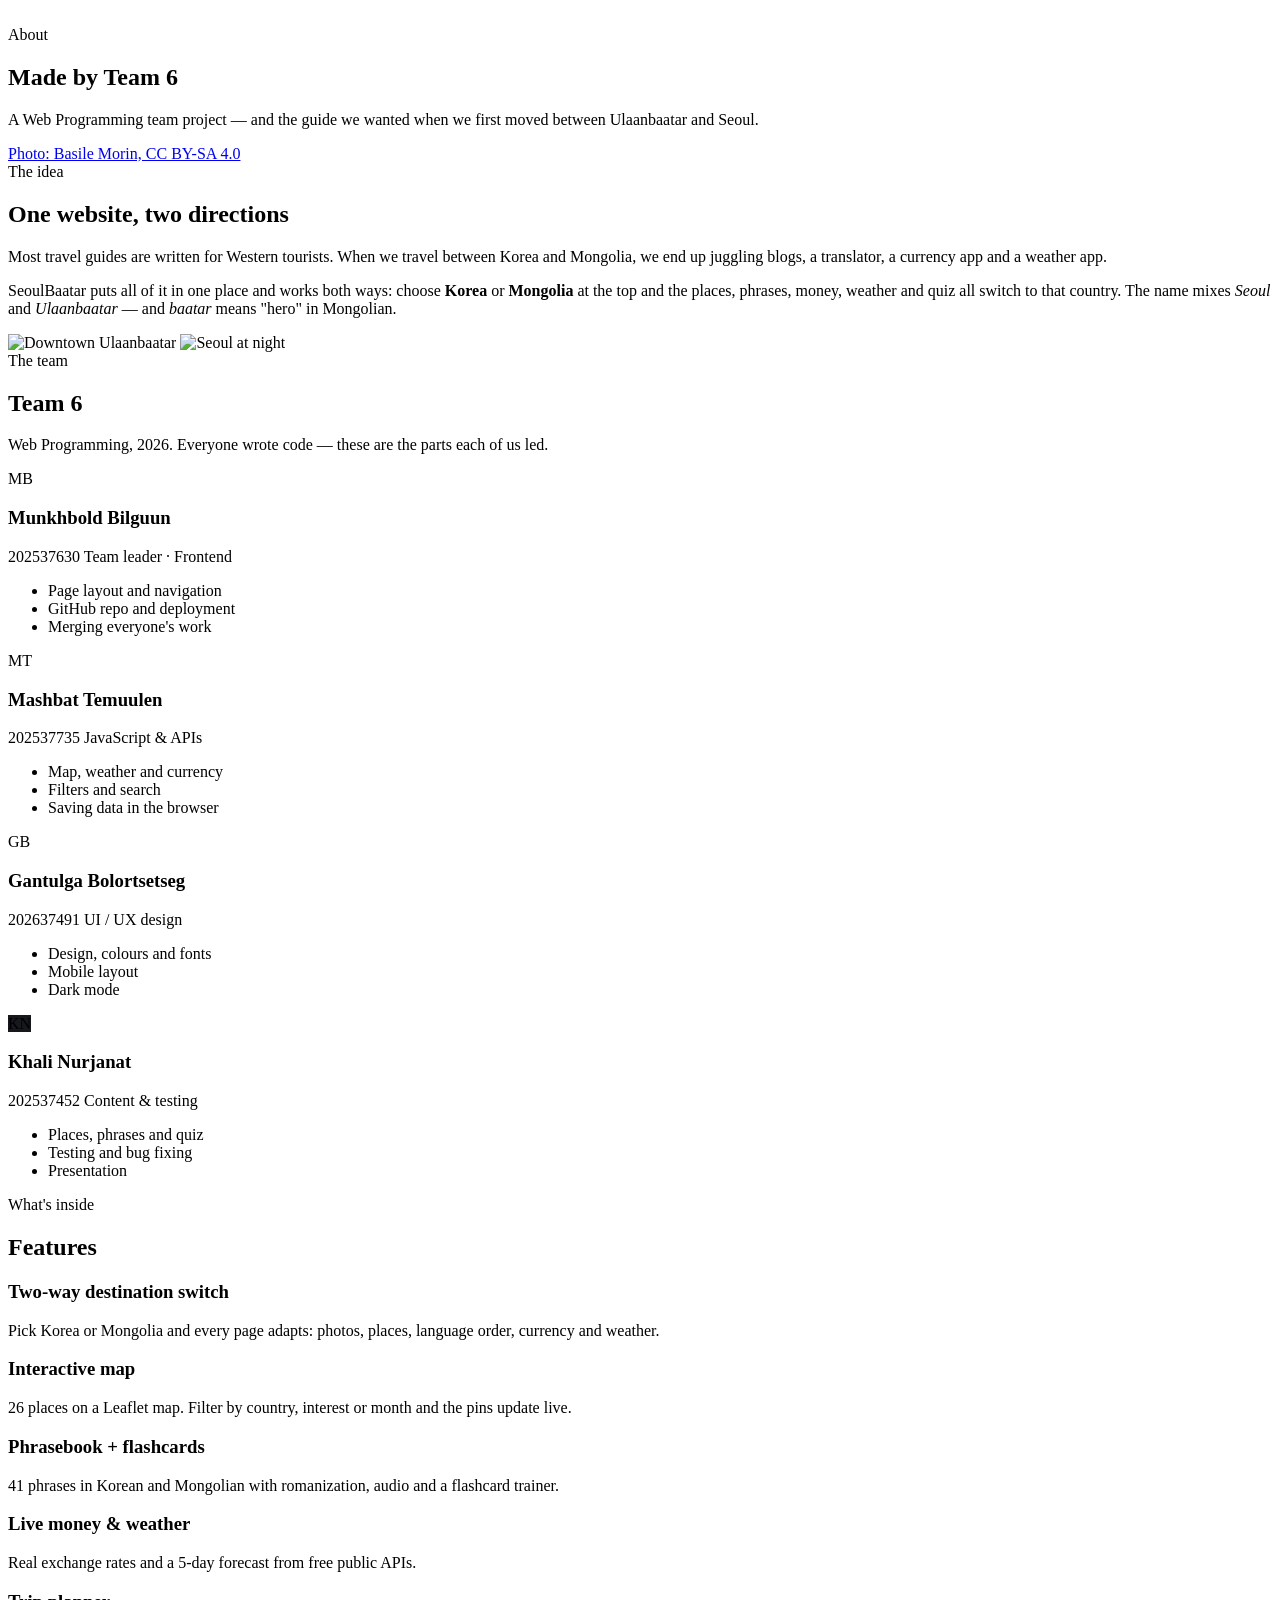
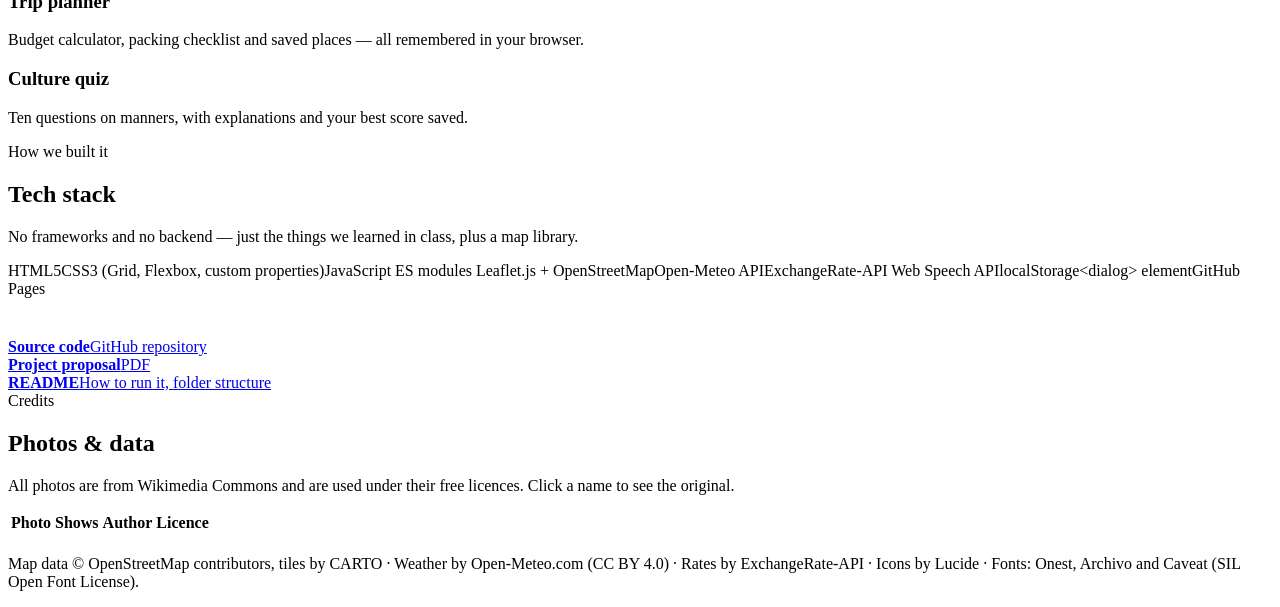
==== about.html @ 41d85030 "Phrasebook, planner, quiz and about pages" ====
<!DOCTYPE html>
<html lang="en">
<head>
  <meta charset="utf-8">
  <meta name="viewport" content="width=device-width, initial-scale=1">
  <title>About the project — SeoulBaatar</title>
  <meta name="description" content="SeoulBaatar is a Web Programming team project by Team 6. Meet the team, see how it was built and find the photo credits.">
  <meta name="theme-color" content="#16181d">
  <link rel="icon" href="assets/img/favicon.svg" type="image/svg+xml">
  <link rel="preload" href="assets/fonts/onest-latin-wght-normal.woff2" as="font" type="font/woff2" crossorigin>
  <link rel="stylesheet" href="css/fonts.css">
  <link rel="stylesheet" href="css/main.css">
  <script src="js/theme-init.js"></script>
  <script type="module" src="js/pages/about.js"></script>
</head>
<body class="has-hero">
  <header class="site-header" id="site-header"></header>

  <main id="main">
    <section class="page-hero">
      <img src="https://thumb.wikimedia.org/wikipedia/commons/thumb/4/4a/Cheonggyecheon_stream_at_sunrise_with_trees_in_Seoul.jpg/1920px-Cheonggyecheon_stream_at_sunrise_with_trees_in_Seoul.jpg" alt="">
      <div class="container">
        <span class="kicker">About</span>
        <h1>Made by Team 6</h1>
        <p>A Web Programming team project — and the guide we wanted when we first moved between Ulaanbaatar and Seoul.</p>
      </div>
      <a class="photo-credit" href="https://commons.wikimedia.org/wiki/File:Cheonggyecheon_stream_at_sunrise_with_trees_in_Seoul.jpg" target="_blank" rel="noopener">Photo: Basile Morin, CC BY-SA 4.0</a>
    </section>

    <section class="section">
      <div class="container about-intro">
        <div class="reveal">
          <span class="kicker">The idea</span>
          <h2>One website, two directions</h2>
          <p class="lead">Most travel guides are written for Western tourists. When we travel between Korea and Mongolia, we end up juggling blogs, a translator, a currency app and a weather app.</p>
          <p>SeoulBaatar puts all of it in one place and works both ways: choose <strong>Korea</strong> or <strong>Mongolia</strong> at the top and the places, phrases, money, weather and quiz all switch to that country. The name mixes <em>Seoul</em> and <em>Ulaanbaatar</em> — and <em>baatar</em> means "hero" in Mongolian.</p>
        </div>
        <div class="about-photo reveal">
          <img src="https://thumb.wikimedia.org/wikipedia/commons/thumb/c/c2/UB_downtown.jpg/960px-UB_downtown.jpg" alt="Downtown Ulaanbaatar" loading="lazy">
          <img src="https://thumb.wikimedia.org/wikipedia/commons/thumb/8/81/Seoul_%28175734251%29.jpeg/960px-Seoul_%28175734251%29.jpeg" alt="Seoul at night" loading="lazy">
        </div>
      </div>
    </section>

    <section class="section alt" id="team">
      <div class="container">
        <div class="section-head reveal">
          <div>
            <span class="kicker">The team</span>
            <h2>Team 6</h2>
            <p>Web Programming, 2026. Everyone wrote code — these are the parts each of us led.</p>
          </div>
        </div>
        <div class="team-grid">
          <article class="member reveal">
            <span class="avatar" style="background: var(--red)">MB</span>
            <h3>Munkhbold Bilguun</h3>
            <span class="id">202537630</span>
            <span class="role">Team leader · Frontend</span>
            <ul>
              <li>Page layout and navigation</li>
              <li>GitHub repo and deployment</li>
              <li>Merging everyone's work</li>
            </ul>
          </article>
          <article class="member reveal">
            <span class="avatar" style="background: var(--blue)">MT</span>
            <h3>Mashbat Temuulen</h3>
            <span class="id">202537735</span>
            <span class="role">JavaScript &amp; APIs</span>
            <ul>
              <li>Map, weather and currency</li>
              <li>Filters and search</li>
              <li>Saving data in the browser</li>
            </ul>
          </article>
          <article class="member reveal">
            <span class="avatar" style="background: var(--gold)">GB</span>
            <h3>Gantulga Bolortsetseg</h3>
            <span class="id">202637491</span>
            <span class="role">UI / UX design</span>
            <ul>
              <li>Design, colours and fonts</li>
              <li>Mobile layout</li>
              <li>Dark mode</li>
            </ul>
          </article>
          <article class="member reveal">
            <span class="avatar" style="background: #16181d">KN</span>
            <h3>Khali Nurjanat</h3>
            <span class="id">202537452</span>
            <span class="role">Content &amp; testing</span>
            <ul>
              <li>Places, phrases and quiz</li>
              <li>Testing and bug fixing</li>
              <li>Presentation</li>
            </ul>
          </article>
        </div>
      </div>
    </section>

    <section class="section">
      <div class="container">
        <div class="section-head reveal">
          <div>
            <span class="kicker">What's inside</span>
            <h2>Features</h2>
          </div>
        </div>
        <div class="feature-grid">
          <div class="feature reveal"><span data-icon="arrow-left-right"></span><h3>Two-way destination switch</h3><p>Pick Korea or Mongolia and every page adapts: photos, places, language order, currency and weather.</p></div>
          <div class="feature reveal"><span data-icon="map"></span><h3>Interactive map</h3><p>26 places on a Leaflet map. Filter by country, interest or month and the pins update live.</p></div>
          <div class="feature reveal"><span data-icon="languages"></span><h3>Phrasebook + flashcards</h3><p>41 phrases in Korean and Mongolian with romanization, audio and a flashcard trainer.</p></div>
          <div class="feature reveal"><span data-icon="banknote"></span><h3>Live money &amp; weather</h3><p>Real exchange rates and a 5-day forecast from free public APIs.</p></div>
          <div class="feature reveal"><span data-icon="list-checks"></span><h3>Trip planner</h3><p>Budget calculator, packing checklist and saved places — all remembered in your browser.</p></div>
          <div class="feature reveal"><span data-icon="trophy"></span><h3>Culture quiz</h3><p>Ten questions on manners, with explanations and your best score saved.</p></div>
        </div>
      </div>
    </section>

    <section class="section alt">
      <div class="container">
        <div class="section-head reveal">
          <div>
            <span class="kicker">How we built it</span>
            <h2>Tech stack</h2>
            <p>No frameworks and no backend — just the things we learned in class, plus a map library.</p>
          </div>
        </div>
        <div class="stack-list reveal">
          <span>HTML5</span><span>CSS3 (Grid, Flexbox, custom properties)</span><span>JavaScript ES modules</span>
          <span>Leaflet.js + OpenStreetMap</span><span>Open-Meteo API</span><span>ExchangeRate-API</span>
          <span>Web Speech API</span><span>localStorage</span><span>&lt;dialog&gt; element</span><span>GitHub Pages</span>
        </div>
        <div class="files-grid" style="margin-top: 40px">
          <a class="file-link" id="repo-link" href="#" target="_blank" rel="noopener"><span data-icon="code"></span><div><strong>Source code</strong><span>GitHub repository</span></div></a>
          <a class="file-link" href="docs/proposal.pdf" target="_blank" rel="noopener"><span data-icon="book-open"></span><div><strong>Project proposal</strong><span>PDF</span></div></a>
          <a class="file-link" id="readme-link" href="#" target="_blank" rel="noopener"><span data-icon="info"></span><div><strong>README</strong><span>How to run it, folder structure</span></div></a>
        </div>
      </div>
    </section>

    <section class="section" id="credits">
      <div class="container">
        <div class="section-head">
          <div>
            <span class="kicker">Credits</span>
            <h2>Photos &amp; data</h2>
            <p>All photos are from Wikimedia Commons and are used under their free licences. Click a name to see the original.</p>
          </div>
        </div>
        <div class="table-scroll">
          <table class="credits-table">
            <thead><tr><th>Photo</th><th>Shows</th><th>Author</th><th>Licence</th></tr></thead>
            <tbody id="credits-body"></tbody>
          </table>
        </div>
        <p class="status-line" style="margin-top: 20px">
          Map data © OpenStreetMap contributors, tiles by CARTO · Weather by Open-Meteo.com (CC BY 4.0) · Rates by ExchangeRate-API · Icons by Lucide · Fonts: Onest, Archivo and Caveat (SIL Open Font License).
        </p>
      </div>
    </section>
  </main>

  <footer class="site-footer" id="site-footer"></footer>
</body>
</html>
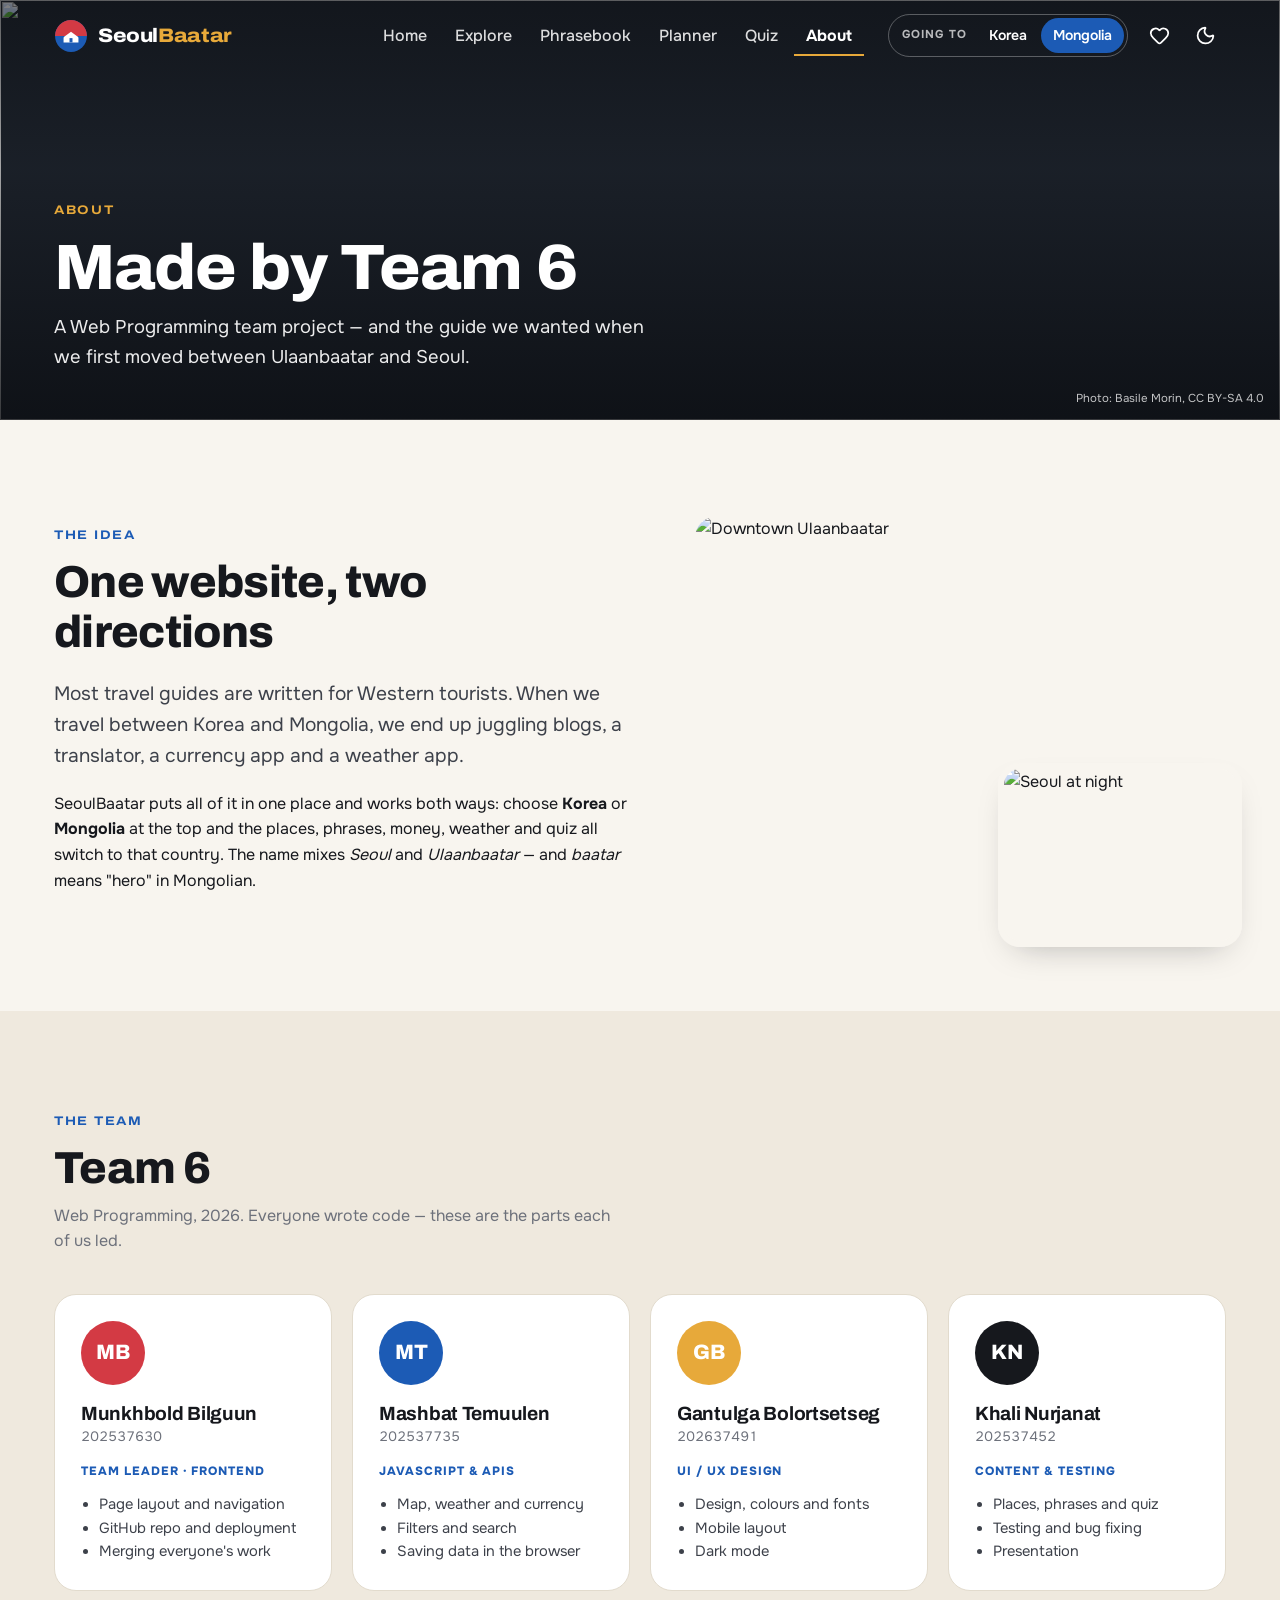
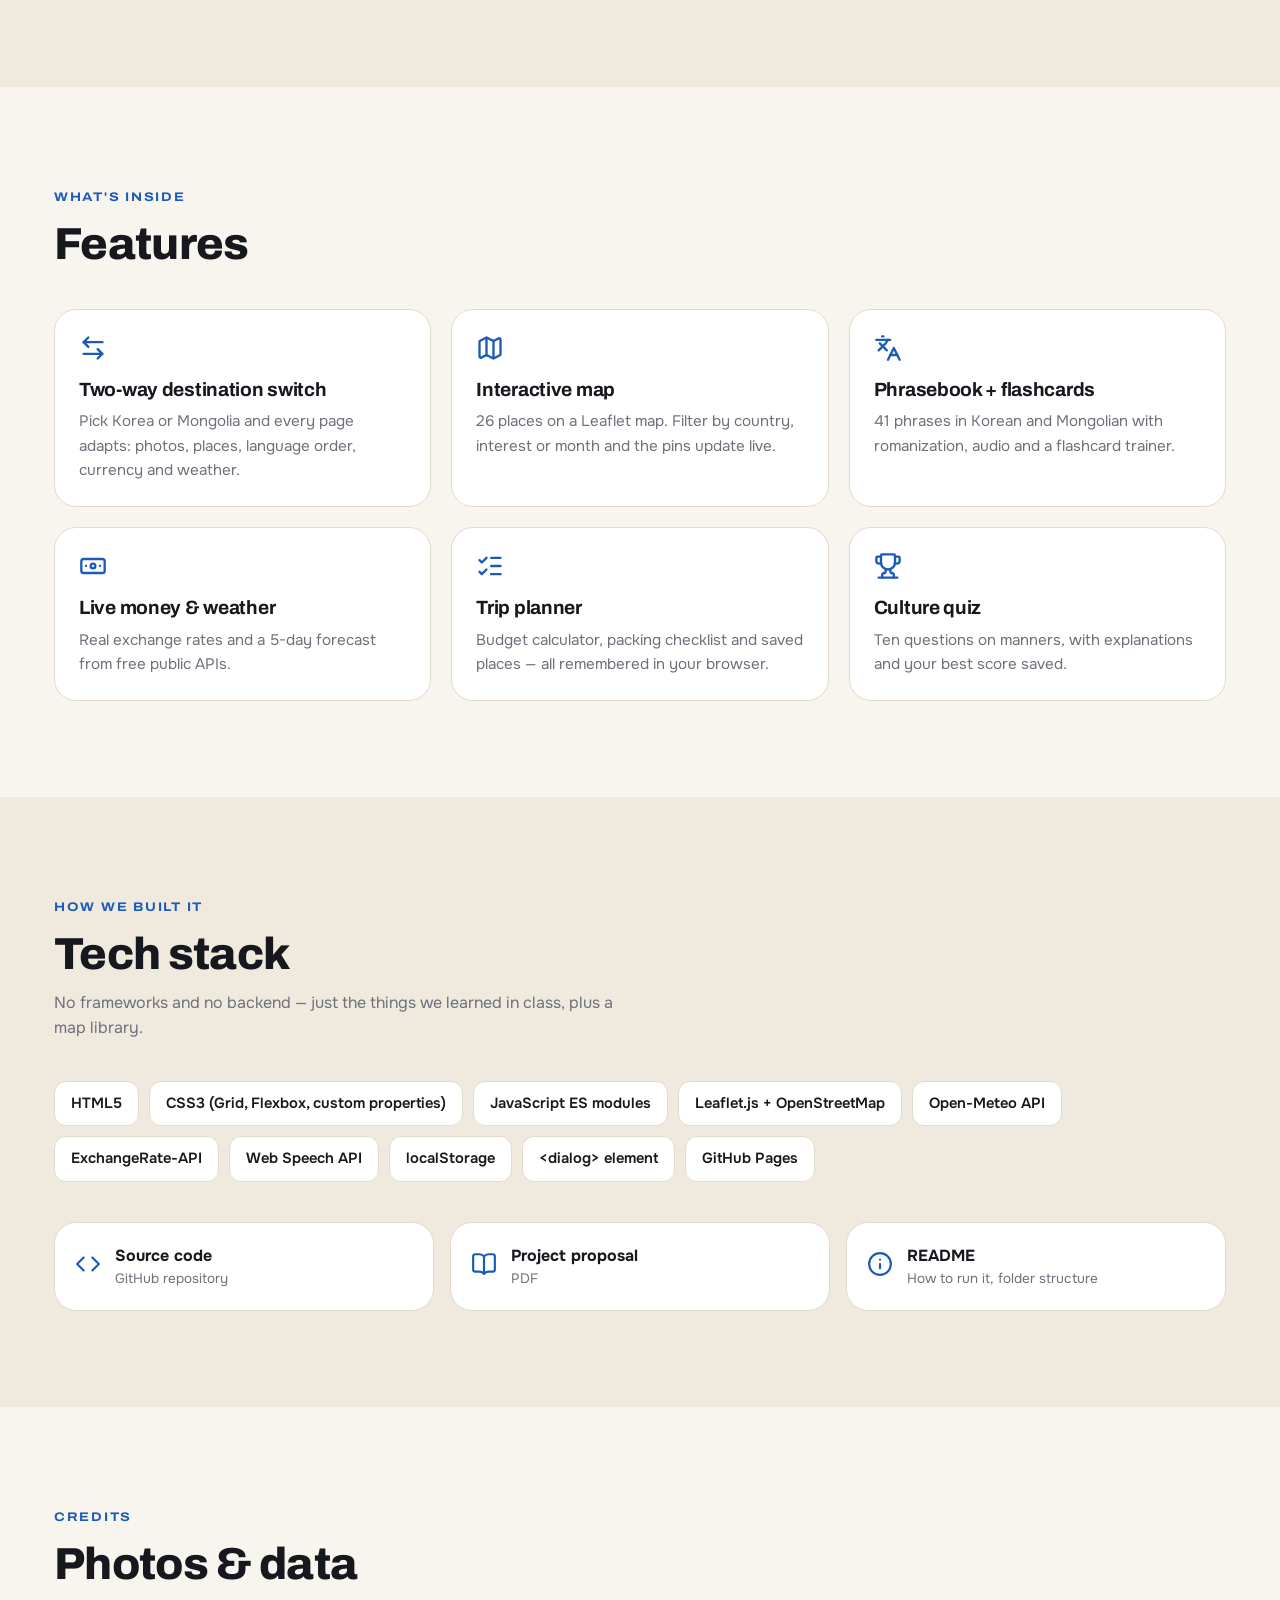
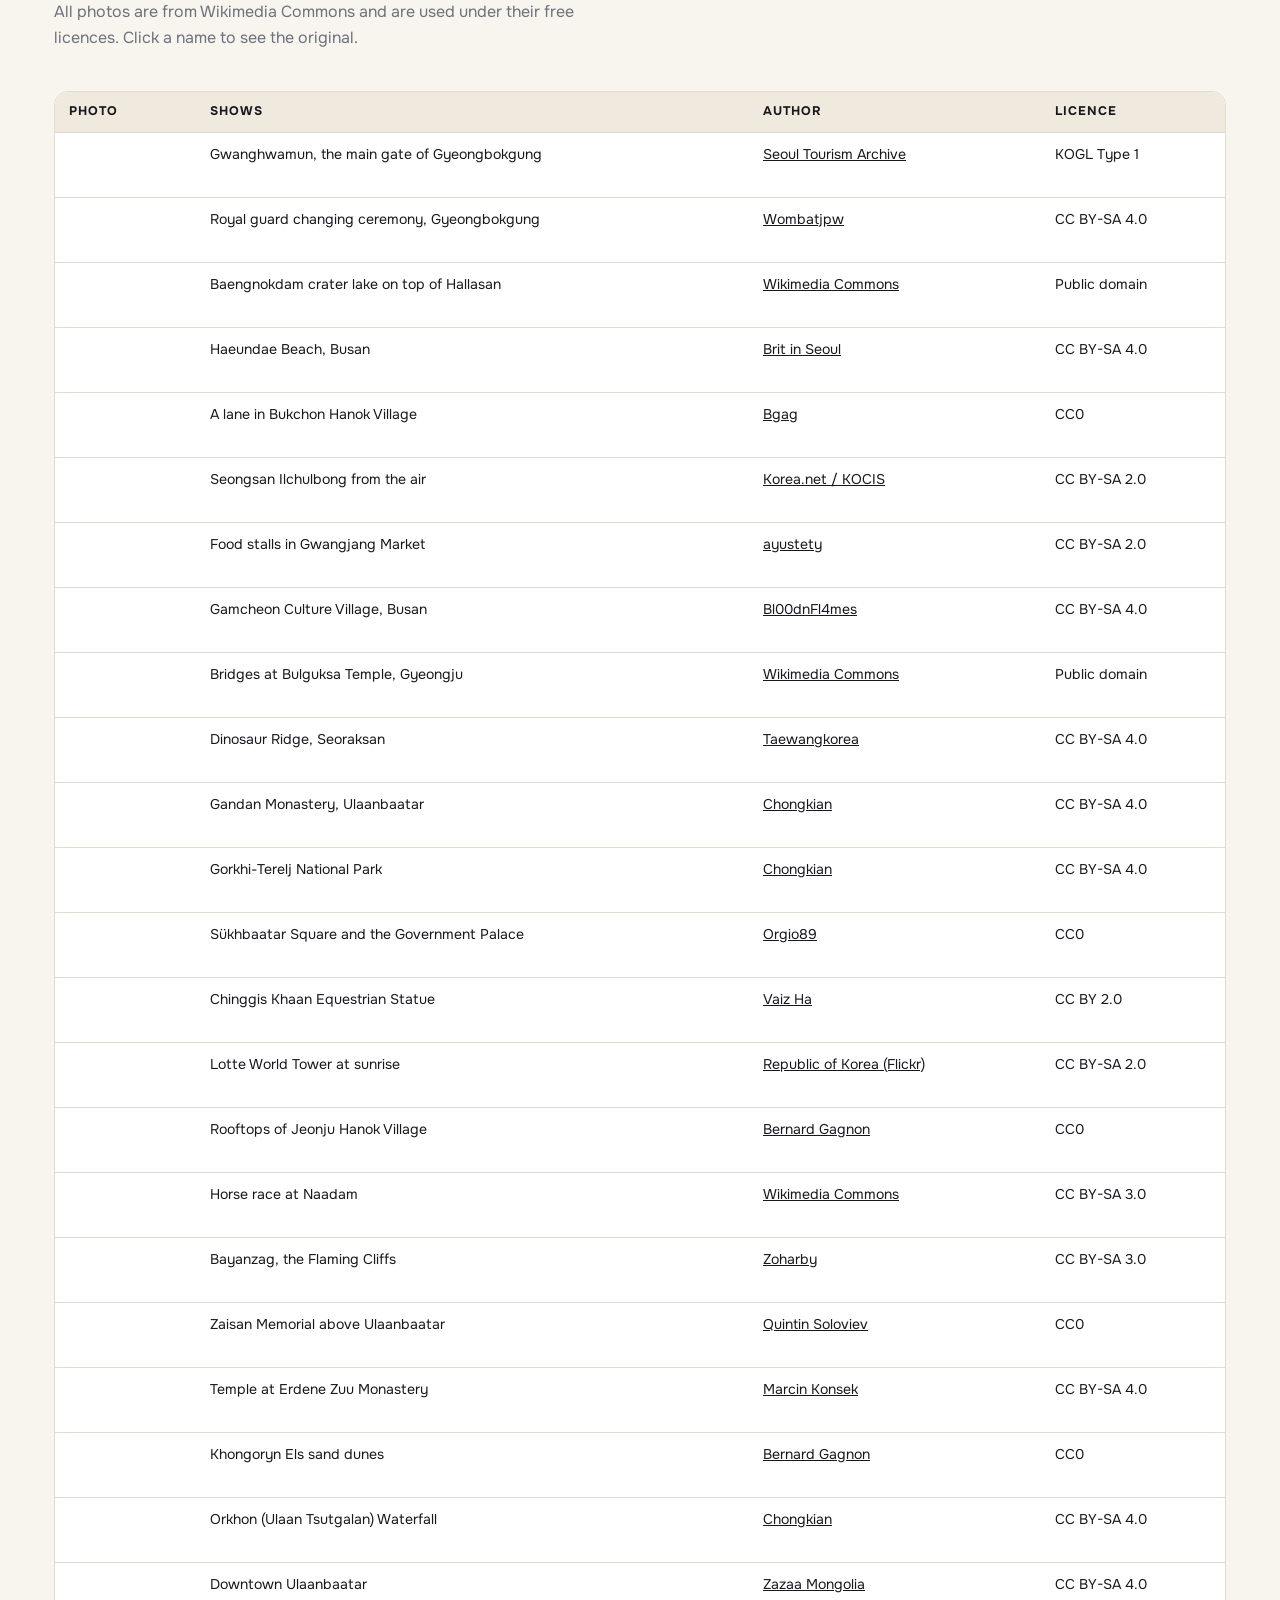
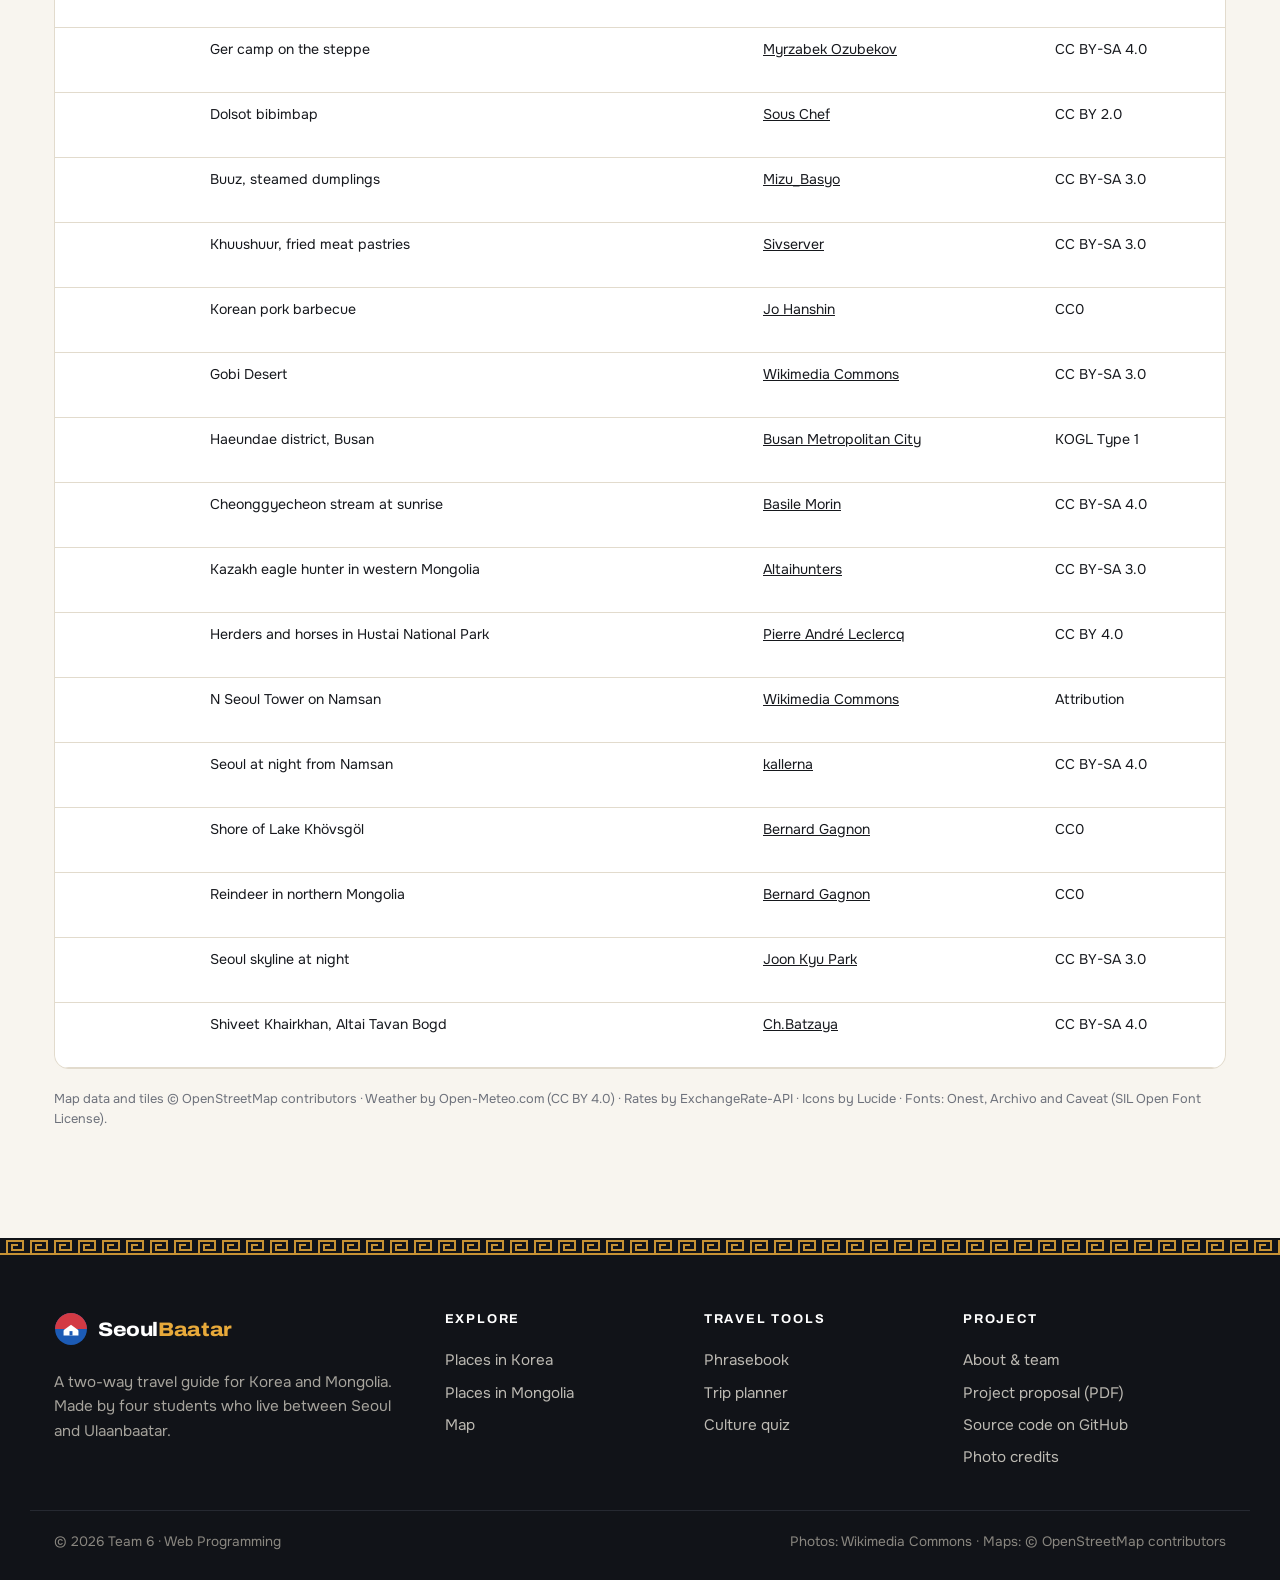
==== commit 3bded538: "Use OpenStreetMap tiles for the map" ====
--- a/about.html
+++ b/about.html
@@ -157,7 +157,7 @@
           </table>
         </div>
         <p class="status-line" style="margin-top: 20px">
-          Map data © OpenStreetMap contributors, tiles by CARTO · Weather by Open-Meteo.com (CC BY 4.0) · Rates by ExchangeRate-API · Icons by Lucide · Fonts: Onest, Archivo and Caveat (SIL Open Font License).
+          Map data and tiles © OpenStreetMap contributors · Weather by Open-Meteo.com (CC BY 4.0) · Rates by ExchangeRate-API · Icons by Lucide · Fonts: Onest, Archivo and Caveat (SIL Open Font License).
         </p>
       </div>
     </section>
--- a/css/fonts.css
+++ b/css/fonts.css
@@ -0,0 +1,121 @@
+/* Self-hosted fonts (SIL Open Font License), so the site doesn't depend on Google Fonts. */
+
+/* Onest — body text, supports Cyrillic for Mongolian */
+@font-face {
+  font-family: "Onest";
+  font-style: normal;
+  font-display: swap;
+  font-weight: 100 900;
+  src: url("../assets/fonts/onest-cyrillic-ext-wght-normal.woff2") format("woff2-variations");
+  unicode-range: U+0460-052F, U+1C80-1C8A, U+20B4, U+2DE0-2DFF, U+A640-A69F, U+FE2E-FE2F;
+}
+@font-face {
+  font-family: "Onest";
+  font-style: normal;
+  font-display: swap;
+  font-weight: 100 900;
+  src: url("../assets/fonts/onest-cyrillic-wght-normal.woff2") format("woff2-variations");
+  unicode-range: U+0301, U+0400-045F, U+0490-0491, U+04B0-04B1, U+2116;
+}
+@font-face {
+  font-family: "Onest";
+  font-style: normal;
+  font-display: swap;
+  font-weight: 100 900;
+  src: url("../assets/fonts/onest-latin-ext-wght-normal.woff2") format("woff2-variations");
+  unicode-range: U+0100-02BA, U+02BD-02C5, U+02C7-02CC, U+02CE-02D7, U+02DD-02FF, U+0304, U+0308, U+0329, U+1D00-1DBF, U+1E00-1E9F, U+1EF2-1EFF, U+2020, U+20A0-20AB, U+20AD-20C0, U+2113, U+2C60-2C7F, U+A720-A7FF;
+}
+@font-face {
+  font-family: "Onest";
+  font-style: normal;
+  font-display: swap;
+  font-weight: 100 900;
+  src: url("../assets/fonts/onest-latin-wght-normal.woff2") format("woff2-variations");
+  unicode-range: U+0000-00FF, U+0131, U+0152-0153, U+02BB-02BC, U+02C6, U+02DA, U+02DC, U+0304, U+0308, U+0329, U+2000-206F, U+20AC, U+2122, U+2191, U+2193, U+2212, U+2215, U+FEFF, U+FFFD;
+}
+
+/* Archivo — headings (variable width + weight) */
+@font-face {
+  font-family: "Archivo";
+  font-style: normal;
+  font-display: swap;
+  font-weight: 100 900;
+  font-stretch: 62% 125%;
+  src: url("../assets/fonts/archivo-latin-ext-wdth-normal.woff2") format("woff2-variations");
+  unicode-range: U+0100-02BA, U+02BD-02C5, U+02C7-02CC, U+02CE-02D7, U+02DD-02FF, U+0304, U+0308, U+0329, U+1D00-1DBF, U+1E00-1E9F, U+1EF2-1EFF, U+2020, U+20A0-20AB, U+20AD-20C0, U+2113, U+2C60-2C7F, U+A720-A7FF;
+}
+@font-face {
+  font-family: "Archivo";
+  font-style: normal;
+  font-display: swap;
+  font-weight: 100 900;
+  font-stretch: 62% 125%;
+  src: url("../assets/fonts/archivo-latin-wdth-normal.woff2") format("woff2-variations");
+  unicode-range: U+0000-00FF, U+0131, U+0152-0153, U+02BB-02BC, U+02C6, U+02DA, U+02DC, U+0304, U+0308, U+0329, U+2000-206F, U+20AC, U+2122, U+2191, U+2193, U+2212, U+2215, U+FEFF, U+FFFD;
+}
+
+/* Caveat — handwritten "local tip" notes */
+@font-face {
+  font-family: "Caveat";
+  font-style: normal;
+  font-display: swap;
+  font-weight: 400;
+  src: url("../assets/fonts/caveat-cyrillic-ext-400-normal.woff2") format("woff2");
+  unicode-range: U+0460-052F, U+1C80-1C8A, U+20B4, U+2DE0-2DFF, U+A640-A69F, U+FE2E-FE2F;
+}
+@font-face {
+  font-family: "Caveat";
+  font-style: normal;
+  font-display: swap;
+  font-weight: 400;
+  src: url("../assets/fonts/caveat-cyrillic-400-normal.woff2") format("woff2");
+  unicode-range: U+0301, U+0400-045F, U+0490-0491, U+04B0-04B1, U+2116;
+}
+@font-face {
+  font-family: "Caveat";
+  font-style: normal;
+  font-display: swap;
+  font-weight: 400;
+  src: url("../assets/fonts/caveat-latin-ext-400-normal.woff2") format("woff2");
+  unicode-range: U+0100-02BA, U+02BD-02C5, U+02C7-02CC, U+02CE-02D7, U+02DD-02FF, U+0304, U+0308, U+0329, U+1D00-1DBF, U+1E00-1E9F, U+1EF2-1EFF, U+2020, U+20A0-20AB, U+20AD-20C0, U+2113, U+2C60-2C7F, U+A720-A7FF;
+}
+@font-face {
+  font-family: "Caveat";
+  font-style: normal;
+  font-display: swap;
+  font-weight: 400;
+  src: url("../assets/fonts/caveat-latin-400-normal.woff2") format("woff2");
+  unicode-range: U+0000-00FF, U+0131, U+0152-0153, U+02BB-02BC, U+02C6, U+02DA, U+02DC, U+0304, U+0308, U+0329, U+2000-206F, U+20AC, U+2122, U+2191, U+2193, U+2212, U+2215, U+FEFF, U+FFFD;
+}
+@font-face {
+  font-family: "Caveat";
+  font-style: normal;
+  font-display: swap;
+  font-weight: 700;
+  src: url("../assets/fonts/caveat-cyrillic-ext-700-normal.woff2") format("woff2");
+  unicode-range: U+0460-052F, U+1C80-1C8A, U+20B4, U+2DE0-2DFF, U+A640-A69F, U+FE2E-FE2F;
+}
+@font-face {
+  font-family: "Caveat";
+  font-style: normal;
+  font-display: swap;
+  font-weight: 700;
+  src: url("../assets/fonts/caveat-cyrillic-700-normal.woff2") format("woff2");
+  unicode-range: U+0301, U+0400-045F, U+0490-0491, U+04B0-04B1, U+2116;
+}
+@font-face {
+  font-family: "Caveat";
+  font-style: normal;
+  font-display: swap;
+  font-weight: 700;
+  src: url("../assets/fonts/caveat-latin-ext-700-normal.woff2") format("woff2");
+  unicode-range: U+0100-02BA, U+02BD-02C5, U+02C7-02CC, U+02CE-02D7, U+02DD-02FF, U+0304, U+0308, U+0329, U+1D00-1DBF, U+1E00-1E9F, U+1EF2-1EFF, U+2020, U+20A0-20AB, U+20AD-20C0, U+2113, U+2C60-2C7F, U+A720-A7FF;
+}
+@font-face {
+  font-family: "Caveat";
+  font-style: normal;
+  font-display: swap;
+  font-weight: 700;
+  src: url("../assets/fonts/caveat-latin-700-normal.woff2") format("woff2");
+  unicode-range: U+0000-00FF, U+0131, U+0152-0153, U+02BB-02BC, U+02C6, U+02DA, U+02DC, U+0304, U+0308, U+0329, U+2000-206F, U+20AC, U+2122, U+2191, U+2193, U+2212, U+2215, U+FEFF, U+FFFD;
+}
--- a/css/main.css
+++ b/css/main.css
@@ -0,0 +1,2641 @@
+/* =========================================================
+   SeoulBaatar — main stylesheet
+   1. Variables & themes      6. Home page
+   2. Base                    7. Explore + map + dialog
+   3. Layout helpers          8. Phrasebook
+   4. Components              9. Planner
+   5. Header / hero / footer 10. Quiz & About
+   ========================================================= */
+
+/* ---------- 1. Variables & themes ---------- */
+:root {
+  --red: #d33a44;
+  --red-deep: #a92531;
+  --blue: #1c5bb5;
+  --blue-deep: #123f82;
+  --gold: #e7a93a;
+  --green: #2f8a5b;
+
+  --paper: #f8f5ef;
+  --paper-2: #efe9de;
+  --card: #ffffff;
+  --ink: #16181d;
+  --ink-2: #3d414a;
+  --muted: #6d717b;
+  --line: #e2dbcd;
+  --overlay: rgba(12, 14, 18, 0.55);
+
+  --accent: var(--blue);
+  --accent-deep: var(--blue-deep);
+  --accent-soft: #e3ecf9;
+
+  --font-body: "Onest", system-ui, -apple-system, "Segoe UI", "Apple SD Gothic Neo", "Malgun Gothic", "Noto Sans KR", sans-serif;
+  --font-head: "Archivo", var(--font-body);
+  --font-hand: "Caveat", "Comic Sans MS", cursive;
+
+  --radius: 14px;
+  --radius-lg: 22px;
+  --shadow: 0 14px 34px -18px rgba(22, 24, 29, 0.35);
+  --shadow-lg: 0 30px 60px -24px rgba(22, 24, 29, 0.45);
+  --header-h: 72px;
+  --ease: cubic-bezier(0.2, 0.7, 0.2, 1);
+}
+
+[data-dest="korea"] {
+  --accent: var(--red);
+  --accent-deep: var(--red-deep);
+  --accent-soft: #fbe5e6;
+}
+
+[data-theme="dark"] {
+  --paper: #0f1115;
+  --paper-2: #171a21;
+  --card: #1b1e25;
+  --ink: #eeebe5;
+  --ink-2: #cbc8c1;
+  --muted: #9b9ea7;
+  --line: #2b2f39;
+  --shadow: 0 14px 34px -18px rgba(0, 0, 0, 0.7);
+  --shadow-lg: 0 30px 60px -24px rgba(0, 0, 0, 0.8);
+  --accent-soft: #1c2a42;
+  color-scheme: dark;
+}
+[data-theme="dark"][data-dest="korea"] {
+  --accent-soft: #3a1c22;
+}
+
+/* ---------- 2. Base ---------- */
+*,
+*::before,
+*::after {
+  box-sizing: border-box;
+}
+
+html {
+  scroll-behavior: smooth;
+  -webkit-text-size-adjust: 100%;
+}
+
+body {
+  margin: 0;
+  font-family: var(--font-body);
+  font-size: 1rem;
+  line-height: 1.6;
+  color: var(--ink);
+  background: var(--paper);
+  -webkit-font-smoothing: antialiased;
+  transition: background-color 0.3s, color 0.3s;
+}
+
+img {
+  max-width: 100%;
+  display: block;
+}
+
+a {
+  color: inherit;
+}
+
+h1,
+h2,
+h3,
+h4 {
+  font-family: var(--font-head);
+  line-height: 1.1;
+  margin: 0 0 0.5em;
+  letter-spacing: -0.015em;
+}
+
+h2 {
+  font-size: clamp(1.9rem, 3.6vw, 2.8rem);
+  font-weight: 800;
+}
+
+h3 {
+  font-size: 1.2rem;
+  font-weight: 700;
+}
+
+p {
+  margin: 0 0 1em;
+}
+
+figure,
+blockquote {
+  margin: 0;
+}
+
+button,
+input,
+select,
+textarea {
+  font: inherit;
+  color: inherit;
+}
+
+button {
+  cursor: pointer;
+}
+
+:focus-visible {
+  outline: 3px solid var(--gold);
+  outline-offset: 2px;
+  border-radius: 6px;
+}
+
+[hidden] {
+  display: none !important;
+}
+
+[id] {
+  scroll-margin-top: calc(var(--header-h) + 16px);
+}
+
+.icon {
+  width: 1.15em;
+  height: 1.15em;
+  flex-shrink: 0;
+  vertical-align: -0.18em;
+}
+
+.sr-only {
+  position: absolute;
+  width: 1px;
+  height: 1px;
+  overflow: hidden;
+  clip: rect(0 0 0 0);
+  white-space: nowrap;
+}
+
+.skip-link {
+  position: absolute;
+  left: 12px;
+  top: -60px;
+  z-index: 200;
+  background: var(--ink);
+  color: var(--paper);
+  padding: 10px 16px;
+  border-radius: 8px;
+  text-decoration: none;
+}
+.skip-link:focus {
+  top: 12px;
+}
+
+/* ---------- 3. Layout helpers ---------- */
+.container {
+  width: 100%;
+  max-width: 1220px;
+  margin: 0 auto;
+  padding: 0 24px;
+}
+
+.section {
+  padding: 96px 0;
+}
+.section.tight {
+  padding: 64px 0;
+}
+.section.alt {
+  background: var(--paper-2);
+}
+
+.section-head {
+  display: flex;
+  align-items: flex-end;
+  justify-content: space-between;
+  gap: 24px;
+  margin-bottom: 40px;
+  flex-wrap: wrap;
+}
+.section-head h2 {
+  margin: 0;
+}
+.section-head p {
+  margin: 10px 0 0;
+  color: var(--muted);
+  max-width: 560px;
+}
+
+.kicker {
+  display: inline-flex;
+  align-items: center;
+  gap: 8px;
+  font-family: var(--font-head);
+  font-stretch: 115%;
+  font-size: 0.78rem;
+  font-weight: 700;
+  letter-spacing: 0.14em;
+  text-transform: uppercase;
+  color: var(--accent);
+  margin-bottom: 12px;
+}
+
+.hand {
+  font-family: var(--font-hand);
+  font-weight: 700;
+}
+
+.reveal {
+  opacity: 0;
+  transform: translateY(24px);
+  transition: opacity 0.7s var(--ease), transform 0.7s var(--ease);
+}
+.reveal.visible {
+  opacity: 1;
+  transform: none;
+}
+
+/* ---------- 4. Components ---------- */
+.btn {
+  display: inline-flex;
+  align-items: center;
+  justify-content: center;
+  gap: 8px;
+  padding: 13px 22px;
+  border-radius: 999px;
+  border: 2px solid transparent;
+  font-weight: 600;
+  text-decoration: none;
+  line-height: 1.2;
+  transition: transform 0.2s var(--ease), background 0.2s, color 0.2s, border-color 0.2s;
+  white-space: nowrap;
+}
+.btn:hover {
+  transform: translateY(-2px);
+}
+.btn-primary {
+  background: var(--accent);
+  color: #fff;
+}
+.btn-primary:hover {
+  background: var(--accent-deep);
+}
+.btn-light {
+  background: #fff;
+  color: #16181d;
+}
+.btn-ghost {
+  border-color: rgba(255, 255, 255, 0.7);
+  color: #fff;
+  background: rgba(255, 255, 255, 0.08);
+  backdrop-filter: blur(4px);
+}
+.btn-ghost:hover {
+  background: rgba(255, 255, 255, 0.2);
+}
+.btn-outline {
+  border-color: var(--line);
+  background: var(--card);
+}
+.btn-outline:hover {
+  border-color: var(--accent);
+  color: var(--accent);
+}
+.btn-sm {
+  padding: 8px 14px;
+  font-size: 0.9rem;
+}
+
+.icon-btn {
+  display: inline-grid;
+  place-items: center;
+  width: 42px;
+  height: 42px;
+  border-radius: 50%;
+  border: 0;
+  background: transparent;
+  position: relative;
+  text-decoration: none;
+  transition: background 0.2s;
+}
+.icon-btn:hover {
+  background: rgba(127, 127, 127, 0.15);
+}
+.icon-btn .icon {
+  width: 21px;
+  height: 21px;
+}
+
+.badge {
+  position: absolute;
+  top: 3px;
+  right: 1px;
+  min-width: 18px;
+  height: 18px;
+  padding: 0 5px;
+  border-radius: 9px;
+  background: var(--gold);
+  color: #16181d;
+  font-size: 0.7rem;
+  font-weight: 700;
+  display: grid;
+  place-items: center;
+}
+
+.link-arrow {
+  display: inline-flex;
+  align-items: center;
+  gap: 6px;
+  font-weight: 600;
+  color: var(--accent);
+  text-decoration: none;
+}
+.link-arrow:hover .icon {
+  transform: translateX(4px);
+}
+.link-arrow .icon {
+  transition: transform 0.2s;
+}
+
+/* segmented control (used for filters, tabs) */
+.seg {
+  display: inline-flex;
+  padding: 4px;
+  gap: 2px;
+  border-radius: 999px;
+  background: var(--paper-2);
+  border: 1px solid var(--line);
+  flex-wrap: wrap;
+}
+.seg button {
+  border: 0;
+  background: transparent;
+  padding: 8px 16px;
+  border-radius: 999px;
+  font-weight: 600;
+  font-size: 0.92rem;
+  color: var(--muted);
+  transition: background 0.2s, color 0.2s;
+}
+.seg button:hover {
+  color: var(--ink);
+}
+.seg button[aria-pressed="true"],
+.seg button[aria-selected="true"] {
+  background: var(--card);
+  color: var(--ink);
+  box-shadow: 0 2px 8px rgba(0, 0, 0, 0.08);
+}
+
+.chips {
+  display: flex;
+  flex-wrap: wrap;
+  gap: 8px;
+}
+.chip {
+  border: 1px solid var(--line);
+  background: var(--card);
+  padding: 7px 14px;
+  border-radius: 999px;
+  font-size: 0.9rem;
+  font-weight: 500;
+  transition: all 0.2s;
+}
+.chip:hover {
+  border-color: var(--accent);
+}
+.chip[aria-pressed="true"] {
+  background: var(--ink);
+  border-color: var(--ink);
+  color: var(--paper);
+}
+
+.field {
+  display: flex;
+  flex-direction: column;
+  gap: 6px;
+}
+.field label,
+.field-label {
+  font-size: 0.85rem;
+  font-weight: 600;
+  color: var(--muted);
+}
+.input,
+select.input {
+  width: 100%;
+  padding: 12px 14px;
+  border-radius: 12px;
+  border: 1px solid var(--line);
+  background: var(--card);
+  transition: border-color 0.2s, box-shadow 0.2s;
+}
+.input:focus {
+  outline: none;
+  border-color: var(--accent);
+  box-shadow: 0 0 0 4px var(--accent-soft);
+}
+.search-box {
+  position: relative;
+}
+.search-box .icon {
+  position: absolute;
+  left: 14px;
+  top: 50%;
+  transform: translateY(-50%);
+  color: var(--muted);
+}
+.search-box .input {
+  padding-left: 42px;
+}
+
+.tag {
+  display: inline-block;
+  padding: 4px 10px;
+  border-radius: 999px;
+  font-size: 0.75rem;
+  font-weight: 700;
+  letter-spacing: 0.03em;
+  background: rgba(255, 255, 255, 0.92);
+  color: #16181d;
+}
+.tag.korea {
+  background: var(--red);
+  color: #fff;
+}
+.tag.mongolia {
+  background: var(--blue);
+  color: #fff;
+}
+
+.toast {
+  position: fixed;
+  left: 50%;
+  bottom: 28px;
+  transform: translate(-50%, 30px);
+  background: var(--ink);
+  color: var(--paper);
+  padding: 12px 20px;
+  border-radius: 999px;
+  font-weight: 500;
+  font-size: 0.95rem;
+  opacity: 0;
+  pointer-events: none;
+  transition: all 0.3s var(--ease);
+  z-index: 300;
+  box-shadow: var(--shadow-lg);
+  max-width: calc(100% - 32px);
+  text-align: center;
+}
+.toast.show {
+  opacity: 1;
+  transform: translate(-50%, 0);
+}
+
+/* place card — used on Home and Explore */
+.place-card {
+  position: relative;
+  background: var(--card);
+  border-radius: var(--radius-lg);
+  overflow: hidden;
+  border: 1px solid var(--line);
+  transition: transform 0.3s var(--ease), box-shadow 0.3s var(--ease);
+  display: flex;
+  flex-direction: column;
+}
+.place-card:hover,
+.place-card.highlight {
+  transform: translateY(-4px);
+  box-shadow: var(--shadow);
+}
+.place-card .media {
+  position: relative;
+  aspect-ratio: 4 / 3;
+  overflow: hidden;
+  background: var(--paper-2);
+}
+.place-card .media img {
+  width: 100%;
+  height: 100%;
+  object-fit: cover;
+  transition: transform 0.6s var(--ease);
+}
+.place-card:hover .media img {
+  transform: scale(1.06);
+}
+.place-card .media .tag {
+  position: absolute;
+  left: 12px;
+  top: 12px;
+}
+.place-card .body {
+  padding: 16px 18px 18px;
+  display: flex;
+  flex-direction: column;
+  gap: 2px;
+  flex: 1;
+}
+.place-card .meta {
+  font-size: 0.8rem;
+  color: var(--muted);
+  display: flex;
+  align-items: center;
+  gap: 6px;
+}
+.place-card h3 {
+  margin: 4px 0 0;
+  font-size: 1.15rem;
+}
+.place-card h3 a {
+  text-decoration: none;
+}
+/* the whole card is clickable through the title link */
+.place-card h3 a::after {
+  content: "";
+  position: absolute;
+  inset: 0;
+  z-index: 1;
+}
+.place-card .local {
+  color: var(--muted);
+  font-size: 0.9rem;
+}
+.place-card .best {
+  margin-top: 10px;
+  font-size: 0.8rem;
+  color: var(--ink-2);
+  display: flex;
+  gap: 6px;
+  align-items: center;
+}
+.fav-btn {
+  position: absolute;
+  right: 12px;
+  top: 12px;
+  z-index: 2;
+  width: 40px;
+  height: 40px;
+  border-radius: 50%;
+  border: 0;
+  background: rgba(255, 255, 255, 0.92);
+  color: #16181d;
+  display: grid;
+  place-items: center;
+  transition: transform 0.2s;
+}
+.fav-btn:hover {
+  transform: scale(1.1);
+}
+.fav-btn[aria-pressed="true"] {
+  color: var(--red);
+}
+.fav-btn[aria-pressed="true"] .icon,
+[data-dialog-fav][aria-pressed="true"] .icon {
+  fill: currentColor;
+}
+
+.img-fallback {
+  background: linear-gradient(135deg, var(--accent-soft), var(--paper-2));
+}
+
+/* handwritten sticky note */
+.note {
+  position: relative;
+  background: #fff6d8;
+  color: #3a3220;
+  padding: 18px 20px 16px;
+  border-radius: 4px 4px 14px 4px;
+  font-family: var(--font-hand);
+  font-size: 1.45rem;
+  line-height: 1.2;
+  box-shadow: 0 10px 18px -12px rgba(0, 0, 0, 0.4);
+  transform: rotate(-1deg);
+}
+.note::before {
+  content: "";
+  position: absolute;
+  top: -10px;
+  left: 50%;
+  width: 84px;
+  height: 22px;
+  transform: translateX(-50%) rotate(2deg);
+  background: rgba(231, 169, 58, 0.45);
+}
+.note small {
+  display: block;
+  font-family: var(--font-body);
+  font-size: 0.72rem;
+  font-weight: 700;
+  text-transform: uppercase;
+  letter-spacing: 0.1em;
+  color: #9c7a28;
+  margin-bottom: 4px;
+}
+
+/* ---------- 5. Header / page hero / footer ---------- */
+.site-header {
+  position: sticky;
+  top: 0;
+  z-index: 100;
+  height: var(--header-h);
+  background: color-mix(in srgb, var(--paper) 88%, transparent);
+  backdrop-filter: blur(12px);
+  border-bottom: 1px solid var(--line);
+  transition: background 0.3s, border-color 0.3s, color 0.3s;
+}
+.has-hero .site-header {
+  position: fixed;
+  left: 0;
+  right: 0;
+  background: transparent;
+  border-color: transparent;
+  backdrop-filter: none;
+  color: #fff;
+}
+.has-hero .site-header.scrolled,
+.has-hero .site-header.menu-open {
+  background: color-mix(in srgb, var(--paper) 92%, transparent);
+  backdrop-filter: blur(12px);
+  border-color: var(--line);
+  color: var(--ink);
+}
+
+.header-inner {
+  height: 100%;
+  display: flex;
+  align-items: center;
+  gap: 24px;
+}
+
+.logo {
+  display: inline-flex;
+  align-items: center;
+  gap: 10px;
+  text-decoration: none;
+  flex-shrink: 0;
+}
+.logo-mark {
+  width: 34px;
+  height: 34px;
+}
+.logo-text {
+  font-family: var(--font-head);
+  font-stretch: 112%;
+  font-weight: 800;
+  font-size: 1.22rem;
+  letter-spacing: -0.02em;
+}
+.logo-text span {
+  color: var(--gold);
+}
+
+.main-nav {
+  display: flex;
+  gap: 4px;
+  margin-left: auto;
+}
+.main-nav a {
+  text-decoration: none;
+  font-weight: 500;
+  padding: 8px 12px;
+  border-radius: 999px;
+  opacity: 0.85;
+  transition: opacity 0.2s, background 0.2s;
+}
+.main-nav a:hover {
+  opacity: 1;
+  background: rgba(127, 127, 127, 0.14);
+}
+.main-nav a[aria-current="page"] {
+  opacity: 1;
+  font-weight: 700;
+  box-shadow: inset 0 -2px 0 var(--gold);
+  border-radius: 0;
+}
+
+.header-tools {
+  display: flex;
+  align-items: center;
+  gap: 4px;
+}
+
+.dest-switch {
+  display: flex;
+  align-items: center;
+  gap: 2px;
+  padding: 3px;
+  border-radius: 999px;
+  border: 1px solid currentColor;
+  border-color: color-mix(in srgb, currentColor 30%, transparent);
+  margin-right: 6px;
+}
+.dest-label {
+  font-size: 0.72rem;
+  text-transform: uppercase;
+  letter-spacing: 0.1em;
+  font-weight: 700;
+  opacity: 0.7;
+  padding: 0 8px 0 10px;
+}
+.dest-switch button {
+  border: 0;
+  background: transparent;
+  padding: 6px 12px;
+  border-radius: 999px;
+  font-weight: 600;
+  font-size: 0.88rem;
+  transition: background 0.2s, color 0.2s;
+}
+.dest-switch button[data-dest-btn="korea"][aria-pressed="true"] {
+  background: var(--red);
+  color: #fff;
+}
+.dest-switch button[data-dest-btn="mongolia"][aria-pressed="true"] {
+  background: var(--blue);
+  color: #fff;
+}
+.menu-toggle {
+  display: none !important;
+}
+
+/* page hero (photo header on inner pages) */
+.page-hero {
+  position: relative;
+  min-height: 420px;
+  display: flex;
+  align-items: flex-end;
+  color: #fff;
+  overflow: hidden;
+  background: #1d232c;
+}
+.page-hero > img {
+  position: absolute;
+  inset: 0;
+  width: 100%;
+  height: 100%;
+  object-fit: cover;
+}
+.page-hero::after {
+  content: "";
+  position: absolute;
+  inset: 0;
+  background: linear-gradient(180deg, rgba(10, 12, 16, 0.55) 0%, rgba(10, 12, 16, 0.15) 40%, rgba(10, 12, 16, 0.75) 100%);
+}
+.page-hero .container {
+  position: relative;
+  z-index: 1;
+  padding-top: calc(var(--header-h) + 40px);
+  padding-bottom: 48px;
+}
+.page-hero h1 {
+  font-size: clamp(2.4rem, 5vw, 4rem);
+  font-weight: 800;
+  font-stretch: 105%;
+  margin-bottom: 10px;
+}
+.page-hero p {
+  font-size: 1.15rem;
+  max-width: 620px;
+  opacity: 0.92;
+  margin: 0;
+}
+.page-hero .kicker {
+  color: var(--gold);
+}
+.photo-credit {
+  position: absolute;
+  right: 16px;
+  bottom: 12px;
+  z-index: 1;
+  font-size: 0.72rem;
+  color: rgba(255, 255, 255, 0.75);
+  text-decoration: none;
+}
+.photo-credit:hover {
+  color: #fff;
+  text-decoration: underline;
+}
+
+/* footer */
+.site-footer {
+  background: #111318;
+  color: #d8d5ce;
+  margin-top: 0;
+}
+.footer-pattern {
+  height: 18px;
+  background-color: #111318;
+  background-image: url("data:image/svg+xml,%3Csvg xmlns='http://www.w3.org/2000/svg' width='24' height='18' viewBox='0 0 24 18'%3E%3Cpath d='M0 16H24M3 16V3H19V12H8V7H14' fill='none' stroke='%23e7a93a' stroke-width='2'/%3E%3C/svg%3E");
+  background-repeat: repeat-x;
+  background-position: center;
+  opacity: 0.85;
+}
+.footer-grid {
+  display: grid;
+  grid-template-columns: 1.6fr 1fr 1fr 1.2fr;
+  gap: 40px;
+  padding-top: 56px;
+  padding-bottom: 40px;
+}
+.footer-brand p {
+  margin-top: 16px;
+  color: #a6a39c;
+  max-width: 340px;
+  font-size: 0.95rem;
+}
+.footer-brand .logo-text {
+  color: #fff;
+}
+.site-footer h3 {
+  font-size: 0.8rem;
+  text-transform: uppercase;
+  letter-spacing: 0.14em;
+  color: #fff;
+  margin-bottom: 14px;
+}
+.footer-grid > div:not(.footer-brand) {
+  display: flex;
+  flex-direction: column;
+  gap: 8px;
+}
+.footer-grid a {
+  color: #bdbab3;
+  text-decoration: none;
+  font-size: 0.95rem;
+  width: fit-content;
+}
+.footer-grid a:hover {
+  color: var(--gold);
+}
+.footer-bottom {
+  display: flex;
+  justify-content: space-between;
+  gap: 16px;
+  flex-wrap: wrap;
+  border-top: 1px solid #262931;
+  padding-top: 20px;
+  padding-bottom: 28px;
+  font-size: 0.85rem;
+  color: #8a8780;
+}
+
+/* ---------- 6. Home page ---------- */
+.hero {
+  position: relative;
+  min-height: max(640px, 100svh);
+  display: flex;
+  flex-direction: column;
+  justify-content: flex-end;
+  color: #fff;
+  overflow: hidden;
+  background: #11151c;
+}
+.hero-slides img {
+  position: absolute;
+  inset: 0;
+  width: 100%;
+  height: 100%;
+  object-fit: cover;
+  opacity: 0;
+  transform: scale(1.08);
+  transition: opacity 1.4s ease, transform 9s linear;
+}
+.hero-slides img.active {
+  opacity: 1;
+  transform: scale(1);
+}
+.hero::after {
+  content: "";
+  position: absolute;
+  inset: 0;
+  background: linear-gradient(180deg, rgba(8, 10, 14, 0.55) 0%, rgba(8, 10, 14, 0.05) 32%, rgba(8, 10, 14, 0.2) 55%, rgba(8, 10, 14, 0.82) 100%);
+}
+.hero-content {
+  position: relative;
+  z-index: 1;
+  padding-bottom: 130px;
+}
+.hero-hello {
+  font-family: var(--font-hand);
+  font-size: 1.9rem;
+  color: var(--gold);
+  margin: 0 0 6px;
+  transform: rotate(-2deg);
+  display: inline-block;
+}
+.hero-title {
+  font-size: clamp(2.7rem, 6.6vw, 5.6rem);
+  font-weight: 800;
+  font-stretch: 108%;
+  line-height: 0.96;
+  letter-spacing: -0.03em;
+  max-width: 900px;
+  margin-bottom: 20px;
+}
+.hero-title em {
+  font-style: normal;
+  color: var(--gold);
+}
+.hero-text {
+  font-size: clamp(1.05rem, 1.6vw, 1.25rem);
+  max-width: 580px;
+  opacity: 0.92;
+  margin-bottom: 28px;
+}
+.hero-actions {
+  display: flex;
+  gap: 12px;
+  flex-wrap: wrap;
+}
+.hero-bottom {
+  position: absolute;
+  left: 0;
+  right: 0;
+  bottom: 78px;
+  z-index: 1;
+  display: flex;
+  justify-content: flex-end;
+  align-items: center;
+  gap: 16px;
+  pointer-events: none;
+}
+.hero-credit {
+  margin: 0;
+  font-size: 0.78rem;
+  opacity: 0.8;
+  text-align: right;
+  pointer-events: auto;
+}
+.hero-credit a {
+  color: inherit;
+}
+.hero-dots {
+  display: flex;
+  gap: 6px;
+  pointer-events: auto;
+}
+.hero-dots button {
+  width: 28px;
+  height: 4px;
+  border-radius: 2px;
+  border: 0;
+  padding: 0;
+  background: rgba(255, 255, 255, 0.4);
+  transition: background 0.3s, width 0.3s;
+}
+.hero-dots button[aria-current="true"] {
+  background: #fff;
+  width: 44px;
+}
+
+/* live info strip under the hero */
+.live-strip {
+  position: relative;
+  z-index: 2;
+  margin-top: -52px;
+}
+.live-grid {
+  display: grid;
+  grid-template-columns: repeat(4, 1fr);
+  background: var(--card);
+  border-radius: var(--radius-lg);
+  box-shadow: var(--shadow-lg);
+  border: 1px solid var(--line);
+  overflow: hidden;
+}
+.live-item {
+  padding: 20px 24px;
+  display: flex;
+  align-items: center;
+  gap: 14px;
+}
+.live-item + .live-item {
+  border-left: 1px solid var(--line);
+}
+.live-item .ic {
+  width: 44px;
+  height: 44px;
+  border-radius: 12px;
+  display: grid;
+  place-items: center;
+  background: var(--accent-soft);
+  color: var(--accent);
+  flex-shrink: 0;
+}
+.live-item small {
+  display: block;
+  font-size: 0.78rem;
+  color: var(--muted);
+  font-weight: 500;
+}
+.live-item strong {
+  font-family: var(--font-head);
+  font-size: 1.3rem;
+  font-weight: 800;
+  font-variant-numeric: tabular-nums;
+  letter-spacing: -0.01em;
+}
+
+/* choose your direction */
+.choose-grid {
+  display: grid;
+  grid-template-columns: 1fr 1fr;
+  gap: 24px;
+}
+.choose-card {
+  text-decoration: none;
+  position: relative;
+  min-height: 480px;
+  border-radius: var(--radius-lg);
+  overflow: hidden;
+  color: #fff;
+  border: 0;
+  padding: 0;
+  text-align: left;
+  display: flex;
+  align-items: flex-end;
+  background: #222;
+}
+.choose-card img {
+  position: absolute;
+  inset: 0;
+  width: 100%;
+  height: 100%;
+  object-fit: cover;
+  transition: transform 0.8s var(--ease);
+}
+.choose-card::after {
+  content: "";
+  position: absolute;
+  inset: 0;
+  background: linear-gradient(180deg, transparent 35%, rgba(8, 10, 14, 0.85));
+}
+.choose-card:hover img {
+  transform: scale(1.05);
+}
+.choose-card .inner {
+  position: relative;
+  z-index: 1;
+  padding: 32px;
+  width: 100%;
+}
+.choose-card .for {
+  font-family: var(--font-hand);
+  font-size: 1.6rem;
+  color: var(--gold);
+  display: block;
+  line-height: 1;
+}
+.choose-card h3 {
+  font-size: clamp(2rem, 3.6vw, 3rem);
+  font-weight: 800;
+  font-stretch: 110%;
+  margin: 6px 0 10px;
+}
+.choose-card p {
+  opacity: 0.9;
+  max-width: 420px;
+}
+.choose-card .go {
+  display: inline-flex;
+  align-items: center;
+  gap: 8px;
+  font-weight: 700;
+  border-bottom: 2px solid var(--gold);
+  padding-bottom: 2px;
+}
+.choose-card.korea .go {
+  border-color: var(--red);
+}
+
+/* horizontal scroller for top picks */
+.scroller {
+  display: grid;
+  grid-auto-flow: column;
+  grid-auto-columns: minmax(270px, 300px);
+  gap: 20px;
+  overflow-x: auto;
+  scroll-snap-type: x mandatory;
+  padding: 4px 4px 24px;
+  scrollbar-width: thin;
+}
+.scroller > * {
+  scroll-snap-align: start;
+}
+.scroller-nav {
+  display: flex;
+  gap: 8px;
+}
+.scroller-nav button {
+  width: 46px;
+  height: 46px;
+  border-radius: 50%;
+  border: 1px solid var(--line);
+  background: var(--card);
+  display: grid;
+  place-items: center;
+}
+.scroller-nav button:hover {
+  border-color: var(--accent);
+  color: var(--accent);
+}
+
+/* food */
+.food-grid {
+  display: grid;
+  grid-template-columns: 1fr 1.1fr 1.1fr;
+  gap: 24px;
+  align-items: stretch;
+}
+.food-intro p {
+  color: var(--ink-2);
+}
+.food-card {
+  position: relative;
+  border-radius: var(--radius-lg);
+  overflow: hidden;
+  min-height: 420px;
+  color: #fff;
+  display: flex;
+  align-items: flex-end;
+  background: #222;
+}
+.food-card img {
+  position: absolute;
+  inset: 0;
+  width: 100%;
+  height: 100%;
+  object-fit: cover;
+}
+.food-card::after {
+  content: "";
+  position: absolute;
+  inset: 0;
+  background: linear-gradient(180deg, transparent 45%, rgba(8, 10, 14, 0.85));
+}
+.food-card .inner {
+  position: relative;
+  z-index: 1;
+  padding: 24px;
+}
+.food-card h3 {
+  font-size: 1.6rem;
+  margin-bottom: 4px;
+}
+.food-card .local {
+  font-family: var(--font-hand);
+  font-size: 1.5rem;
+  color: var(--gold);
+}
+.food-card p {
+  margin: 6px 0 0;
+  font-size: 0.95rem;
+  opacity: 0.92;
+}
+
+/* compare table */
+.compare {
+  background: var(--card);
+  border: 1px solid var(--line);
+  border-radius: var(--radius-lg);
+  overflow: hidden;
+}
+.compare-row {
+  display: grid;
+  grid-template-columns: 1fr 1.4fr 1.4fr;
+}
+.compare-row > div {
+  padding: 16px 22px;
+  border-top: 1px solid var(--line);
+}
+.compare-row:first-child > div {
+  border-top: 0;
+}
+.compare-head > div {
+  font-family: var(--font-head);
+  font-weight: 800;
+  font-size: 1.05rem;
+  display: flex;
+  align-items: center;
+  gap: 10px;
+  background: var(--paper-2);
+}
+.compare-row .label {
+  font-weight: 600;
+  color: var(--muted);
+  display: flex;
+  align-items: center;
+  gap: 10px;
+}
+.compare-row .label .icon {
+  color: var(--accent);
+}
+[data-dest="korea"] .compare [data-col="korea"],
+[data-dest="mongolia"] .compare [data-col="mongolia"] {
+  background: var(--accent-soft);
+  font-weight: 600;
+}
+.dot {
+  width: 12px;
+  height: 12px;
+  border-radius: 50%;
+  display: inline-block;
+}
+.dot.korea {
+  background: var(--red);
+}
+.dot.mongolia {
+  background: var(--blue);
+}
+
+/* team tips */
+.tips-grid {
+  display: grid;
+  grid-template-columns: repeat(4, 1fr);
+  gap: 28px;
+  padding-top: 12px;
+}
+.tip-card .note {
+  min-height: 170px;
+}
+.tip-card:nth-child(even) .note {
+  transform: rotate(1.2deg);
+  background: #e6f0ff;
+  color: #1d2b44;
+}
+.tip-card:nth-child(even) .note small {
+  color: #3a63a5;
+}
+.tip-person {
+  display: flex;
+  align-items: center;
+  gap: 12px;
+  margin-top: 18px;
+}
+.avatar {
+  width: 44px;
+  height: 44px;
+  border-radius: 50%;
+  display: grid;
+  place-items: center;
+  font-weight: 800;
+  color: #fff;
+  font-family: var(--font-head);
+  flex-shrink: 0;
+}
+.tip-person strong {
+  display: block;
+  font-size: 0.95rem;
+  line-height: 1.2;
+}
+.tip-person span {
+  font-size: 0.82rem;
+  color: var(--muted);
+}
+
+/* call-to-action band */
+.cta-band {
+  position: relative;
+  color: #fff;
+  overflow: hidden;
+  background: #1a1f27;
+}
+.cta-band > img {
+  position: absolute;
+  inset: 0;
+  width: 100%;
+  height: 100%;
+  object-fit: cover;
+}
+.cta-band::after {
+  content: "";
+  position: absolute;
+  inset: 0;
+  background: linear-gradient(90deg, rgba(8, 10, 14, 0.85) 0%, rgba(8, 10, 14, 0.4) 70%, rgba(8, 10, 14, 0.2));
+}
+.cta-band .container {
+  position: relative;
+  z-index: 1;
+  padding-top: 110px;
+  padding-bottom: 110px;
+}
+.cta-band h2 {
+  max-width: 620px;
+}
+.cta-band p {
+  max-width: 520px;
+  opacity: 0.9;
+  font-size: 1.1rem;
+}
+.cta-band .actions {
+  display: flex;
+  gap: 12px;
+  flex-wrap: wrap;
+  margin-top: 26px;
+}
+
+/* ---------- 7. Explore ---------- */
+.explore-layout {
+  display: grid;
+  grid-template-columns: minmax(0, 1fr) minmax(0, 0.85fr);
+  align-items: start;
+}
+.explore-list {
+  padding: 32px 32px 64px max(24px, calc((100vw - 1220px) / 2 + 24px));
+}
+.explore-tools {
+  display: flex;
+  flex-direction: column;
+  gap: 14px;
+  margin-bottom: 22px;
+}
+.tools-row {
+  display: flex;
+  gap: 12px;
+  flex-wrap: wrap;
+  align-items: center;
+}
+.tools-row .search-box {
+  flex: 1 1 220px;
+}
+.tools-row select.input {
+  width: auto;
+  flex: 0 0 auto;
+}
+.saved-toggle {
+  display: inline-flex;
+  align-items: center;
+  gap: 8px;
+}
+.saved-toggle[aria-pressed="true"] .icon {
+  fill: var(--red);
+  color: var(--red);
+}
+.result-count {
+  font-size: 0.9rem;
+  color: var(--muted);
+  margin: 0 0 16px;
+}
+.place-grid {
+  display: grid;
+  grid-template-columns: repeat(auto-fill, minmax(240px, 1fr));
+  gap: 22px;
+}
+.empty-state {
+  grid-column: 1 / -1;
+  text-align: center;
+  padding: 60px 20px;
+  border: 2px dashed var(--line);
+  border-radius: var(--radius-lg);
+  color: var(--muted);
+}
+.empty-state .hand {
+  display: block;
+  font-size: 1.8rem;
+  color: var(--ink);
+}
+.explore-map {
+  position: sticky;
+  top: var(--header-h);
+  height: calc(100vh - var(--header-h));
+  border-left: 1px solid var(--line);
+}
+#map {
+  width: 100%;
+  height: 100%;
+  background: var(--paper-2);
+}
+.map-toggle {
+  display: none;
+}
+
+/* map markers */
+.pin {
+  width: 30px;
+  height: 30px;
+  border-radius: 50% 50% 50% 0;
+  transform: rotate(-45deg);
+  border: 3px solid #fff;
+  box-shadow: 0 4px 10px rgba(0, 0, 0, 0.35);
+  transition: transform 0.2s;
+}
+.pin.korea {
+  background: var(--red);
+}
+.pin.mongolia {
+  background: var(--blue);
+}
+.pin.active {
+  transform: rotate(-45deg) scale(1.35);
+  background: var(--gold);
+}
+.leaflet-popup-content-wrapper {
+  border-radius: 14px;
+  font-family: var(--font-body);
+}
+.leaflet-popup-content {
+  margin: 12px 14px;
+  min-width: 180px;
+}
+.map-popup img {
+  width: 100%;
+  height: 96px;
+  object-fit: cover;
+  border-radius: 8px;
+  margin-bottom: 8px;
+}
+.map-popup strong {
+  display: block;
+  font-size: 0.95rem;
+}
+.map-popup span {
+  color: #6d717b;
+  font-size: 0.8rem;
+}
+.map-popup button {
+  margin-top: 8px;
+  width: 100%;
+  border: 0;
+  background: #16181d;
+  color: #fff;
+  border-radius: 999px;
+  padding: 7px;
+  font-weight: 600;
+  font-size: 0.85rem;
+}
+[data-theme="dark"] .leaflet-tile-pane {
+  filter: brightness(0.75) contrast(1.1) saturate(0.8);
+}
+
+/* place dialog */
+.place-dialog {
+  width: min(1000px, calc(100% - 24px));
+  max-height: calc(100vh - 32px);
+  padding: 0;
+  border: 0;
+  border-radius: var(--radius-lg);
+  background: var(--card);
+  color: var(--ink);
+  box-shadow: var(--shadow-lg);
+  overflow: hidden;
+}
+.place-dialog::backdrop {
+  background: rgba(10, 12, 16, 0.6);
+  backdrop-filter: blur(4px);
+}
+.place-dialog[open] {
+  animation: pop 0.35s var(--ease);
+}
+@keyframes pop {
+  from {
+    opacity: 0;
+    transform: translateY(20px) scale(0.98);
+  }
+}
+.dialog-grid {
+  display: grid;
+  grid-template-columns: 1.05fr 1fr;
+  max-height: calc(100vh - 32px);
+}
+.dialog-media {
+  position: relative;
+  background: #111;
+  min-height: 100%;
+}
+.dialog-media .main-photo {
+  width: 100%;
+  height: 100%;
+  min-height: 380px;
+  object-fit: cover;
+}
+.dialog-media .thumbs {
+  position: absolute;
+  left: 16px;
+  bottom: 44px;
+  display: flex;
+  gap: 8px;
+}
+.dialog-media .thumbs button {
+  width: 62px;
+  height: 46px;
+  border-radius: 8px;
+  overflow: hidden;
+  border: 2px solid rgba(255, 255, 255, 0.6);
+  padding: 0;
+  opacity: 0.75;
+}
+.dialog-media .thumbs button[aria-pressed="true"] {
+  border-color: #fff;
+  opacity: 1;
+}
+.dialog-media .thumbs img {
+  width: 100%;
+  height: 100%;
+  object-fit: cover;
+}
+.dialog-media .credit {
+  position: absolute;
+  left: 16px;
+  right: 16px;
+  bottom: 12px;
+  font-size: 0.72rem;
+  color: rgba(255, 255, 255, 0.85);
+  text-shadow: 0 1px 4px rgba(0, 0, 0, 0.8);
+}
+.dialog-media .credit a {
+  color: inherit;
+}
+.dialog-body {
+  padding: 32px 32px 28px;
+  overflow-y: auto;
+}
+.dialog-close {
+  position: absolute;
+  top: 14px;
+  right: 14px;
+  z-index: 3;
+  background: var(--card);
+  box-shadow: var(--shadow);
+}
+.dialog-body .tags {
+  display: flex;
+  gap: 8px;
+  margin-bottom: 14px;
+}
+.dialog-body .tags .tag:not(.korea):not(.mongolia) {
+  background: var(--paper-2);
+  color: var(--ink);
+}
+.dialog-body h2 {
+  font-size: clamp(1.7rem, 3vw, 2.3rem);
+  margin-bottom: 2px;
+}
+.dialog-body .local-name {
+  font-size: 1.15rem;
+  color: var(--muted);
+  margin-bottom: 18px;
+}
+.dialog-body .note {
+  margin: 22px 0 26px;
+}
+.facts {
+  display: grid;
+  gap: 12px;
+  margin: 0 0 22px;
+}
+.facts div {
+  display: grid;
+  grid-template-columns: 26px 1fr;
+  column-gap: 8px;
+  font-size: 0.95rem;
+}
+.facts .icon {
+  grid-row: span 2;
+  color: var(--accent);
+  margin-top: 3px;
+}
+.facts dt,
+.facts dd {
+  grid-column: 2;
+}
+.facts dt {
+  font-weight: 700;
+  font-size: 0.78rem;
+  text-transform: uppercase;
+  letter-spacing: 0.08em;
+  color: var(--muted);
+}
+.facts dd {
+  margin: 0;
+}
+.months {
+  display: grid;
+  grid-template-columns: repeat(12, 1fr);
+  gap: 4px;
+  margin: 8px 0 24px;
+}
+.months span {
+  text-align: center;
+  font-size: 0.72rem;
+  font-weight: 700;
+  padding: 7px 0;
+  border-radius: 6px;
+  background: var(--paper-2);
+  color: var(--muted);
+}
+.months span.on {
+  background: var(--accent);
+  color: #fff;
+}
+.dialog-actions {
+  display: flex;
+  gap: 10px;
+  flex-wrap: wrap;
+}
+.dialog-nav {
+  display: flex;
+  justify-content: space-between;
+  margin-top: 22px;
+  padding-top: 16px;
+  border-top: 1px solid var(--line);
+}
+.dialog-nav button {
+  border: 0;
+  background: none;
+  display: inline-flex;
+  align-items: center;
+  gap: 6px;
+  font-weight: 600;
+  color: var(--muted);
+}
+.dialog-nav button:hover {
+  color: var(--accent);
+}
+
+/* ---------- 8. Phrasebook ---------- */
+.phrase-tools {
+  display: flex;
+  gap: 16px;
+  flex-wrap: wrap;
+  align-items: center;
+  justify-content: space-between;
+  margin-bottom: 28px;
+}
+.phrase-tools .search-box {
+  flex: 0 1 320px;
+}
+.phrase-grid {
+  display: grid;
+  grid-template-columns: repeat(auto-fill, minmax(320px, 1fr));
+  gap: 18px;
+}
+.phrase {
+  background: var(--card);
+  border: 1px solid var(--line);
+  border-radius: var(--radius);
+  padding: 18px 20px;
+  display: flex;
+  flex-direction: column;
+  gap: 10px;
+}
+.phrase .en {
+  font-size: 0.82rem;
+  font-weight: 700;
+  text-transform: uppercase;
+  letter-spacing: 0.06em;
+  color: var(--accent);
+}
+.phrase .line {
+  display: flex;
+  align-items: flex-start;
+  justify-content: space-between;
+  gap: 10px;
+}
+.phrase .main {
+  font-size: 1.4rem;
+  font-weight: 700;
+  line-height: 1.25;
+}
+.phrase .rom {
+  font-size: 0.9rem;
+  color: var(--muted);
+  font-style: italic;
+}
+.phrase .other {
+  border-top: 1px dashed var(--line);
+  padding-top: 10px;
+}
+.phrase .other .main {
+  font-size: 1.05rem;
+  font-weight: 600;
+}
+.phrase .btns {
+  display: flex;
+  gap: 2px;
+  flex-shrink: 0;
+}
+.phrase .icon-btn {
+  width: 36px;
+  height: 36px;
+  color: var(--muted);
+}
+.phrase .icon-btn:hover {
+  color: var(--accent);
+}
+.lang-flag {
+  display: inline-block;
+  font-size: 0.68rem;
+  font-weight: 800;
+  letter-spacing: 0.08em;
+  padding: 2px 6px;
+  border-radius: 4px;
+  margin-right: 6px;
+  vertical-align: 2px;
+  color: #fff;
+}
+.lang-flag.ko {
+  background: var(--red);
+}
+.lang-flag.mn {
+  background: var(--blue);
+}
+
+.practice {
+  display: grid;
+  grid-template-columns: 1fr 1.2fr;
+  gap: 48px;
+  align-items: center;
+}
+.flashcard {
+  perspective: 1200px;
+  height: 260px;
+  cursor: pointer;
+  border: 0;
+  background: none;
+  padding: 0;
+  width: 100%;
+}
+.flashcard-inner {
+  position: relative;
+  width: 100%;
+  height: 100%;
+  transition: transform 0.6s var(--ease);
+  transform-style: preserve-3d;
+}
+.flashcard.flipped .flashcard-inner {
+  transform: rotateY(180deg);
+}
+.flashcard-face {
+  position: absolute;
+  inset: 0;
+  backface-visibility: hidden;
+  border-radius: var(--radius-lg);
+  display: flex;
+  flex-direction: column;
+  align-items: center;
+  justify-content: center;
+  padding: 24px;
+  text-align: center;
+  box-shadow: var(--shadow);
+}
+.flashcard-face.front {
+  background: var(--card);
+  border: 1px solid var(--line);
+}
+.flashcard-face.back {
+  background: var(--accent);
+  color: #fff;
+  transform: rotateY(180deg);
+}
+.flashcard-face .big {
+  font-size: 2rem;
+  font-weight: 800;
+  font-family: var(--font-head);
+  line-height: 1.15;
+}
+.flashcard-face small {
+  font-size: 0.8rem;
+  text-transform: uppercase;
+  letter-spacing: 0.12em;
+  opacity: 0.7;
+  margin-bottom: 10px;
+}
+.flashcard-face .rom {
+  margin-top: 8px;
+  font-style: italic;
+  opacity: 0.85;
+}
+.practice-actions {
+  display: flex;
+  gap: 10px;
+  justify-content: center;
+  margin-top: 18px;
+  flex-wrap: wrap;
+}
+.progress {
+  height: 8px;
+  border-radius: 4px;
+  background: var(--paper-2);
+  overflow: hidden;
+}
+.progress span {
+  display: block;
+  height: 100%;
+  background: var(--accent);
+  border-radius: 4px;
+  transition: width 0.4s var(--ease);
+}
+
+/* ---------- 9. Planner ---------- */
+.planner-grid {
+  display: grid;
+  grid-template-columns: repeat(12, 1fr);
+  gap: 24px;
+}
+.panel {
+  background: var(--card);
+  border: 1px solid var(--line);
+  border-radius: var(--radius-lg);
+  padding: 28px;
+  min-width: 0;
+}
+.panel-head {
+  display: flex;
+  align-items: center;
+  gap: 12px;
+  margin-bottom: 22px;
+}
+.panel-head .ic {
+  width: 42px;
+  height: 42px;
+  border-radius: 12px;
+  display: grid;
+  place-items: center;
+  background: var(--accent-soft);
+  color: var(--accent);
+}
+.panel-head h2 {
+  font-size: 1.35rem;
+  margin: 0;
+}
+.panel-head p {
+  margin: 0;
+  font-size: 0.85rem;
+  color: var(--muted);
+}
+.span-5 {
+  grid-column: span 5;
+}
+.span-7 {
+  grid-column: span 7;
+}
+.span-12 {
+  grid-column: span 12;
+}
+
+.converter {
+  display: grid;
+  gap: 14px;
+}
+.converter-row {
+  display: grid;
+  grid-template-columns: 1fr 120px;
+  gap: 10px;
+}
+.swap-btn {
+  justify-self: center;
+  border: 1px solid var(--line);
+  background: var(--paper-2);
+}
+.converter-result {
+  background: var(--paper-2);
+  border-radius: var(--radius);
+  padding: 18px 20px;
+}
+.converter-result strong {
+  font-family: var(--font-head);
+  font-size: 2rem;
+  font-weight: 800;
+  display: block;
+  line-height: 1.1;
+  word-break: break-word;
+}
+.converter-result small,
+.status-line {
+  font-size: 0.8rem;
+  color: var(--muted);
+}
+.status-line .live-dot {
+  display: inline-block;
+  width: 8px;
+  height: 8px;
+  border-radius: 50%;
+  background: var(--green);
+  margin-right: 6px;
+}
+.status-line .live-dot.off {
+  background: var(--gold);
+}
+.quick-amounts {
+  display: flex;
+  gap: 6px;
+  flex-wrap: wrap;
+}
+
+.weather-now {
+  display: flex;
+  align-items: center;
+  gap: 20px;
+  margin: 8px 0 22px;
+}
+.weather-now .big-icon .icon {
+  width: 64px;
+  height: 64px;
+  color: var(--gold);
+  stroke-width: 1.6;
+}
+.weather-now .temp {
+  font-family: var(--font-head);
+  font-size: 3.4rem;
+  font-weight: 800;
+  line-height: 1;
+}
+.weather-now .desc {
+  color: var(--muted);
+  font-size: 0.95rem;
+}
+.forecast {
+  display: grid;
+  grid-template-columns: repeat(5, 1fr);
+  gap: 10px;
+}
+.forecast div {
+  background: var(--paper-2);
+  border-radius: 12px;
+  padding: 12px 6px;
+  text-align: center;
+  font-size: 0.85rem;
+}
+.forecast .icon {
+  width: 26px;
+  height: 26px;
+  margin: 6px auto;
+  display: block;
+  color: var(--accent);
+}
+.forecast b {
+  display: block;
+}
+.forecast span {
+  color: var(--muted);
+}
+
+.budget-form {
+  display: grid;
+  grid-template-columns: repeat(3, 1fr);
+  gap: 14px;
+  margin-bottom: 22px;
+}
+.budget-total {
+  display: flex;
+  justify-content: space-between;
+  align-items: baseline;
+  flex-wrap: wrap;
+  gap: 8px;
+  padding: 18px 20px;
+  border-radius: var(--radius);
+  background: var(--accent);
+  color: #fff;
+  margin-bottom: 18px;
+}
+.budget-total strong {
+  font-family: var(--font-head);
+  font-size: 1.9rem;
+  font-weight: 800;
+}
+.budget-bars {
+  display: grid;
+  gap: 12px;
+}
+.budget-bar {
+  display: grid;
+  grid-template-columns: 110px 1fr 120px;
+  gap: 12px;
+  align-items: center;
+  font-size: 0.9rem;
+}
+.budget-bar .track {
+  height: 10px;
+  border-radius: 5px;
+  background: var(--paper-2);
+  overflow: hidden;
+}
+.budget-bar .fill {
+  display: block;
+  height: 100%;
+  border-radius: 5px;
+  background: var(--accent);
+  transition: width 0.5s var(--ease);
+}
+.budget-bar .amount {
+  text-align: right;
+  font-variant-numeric: tabular-nums;
+  font-weight: 600;
+}
+
+.checklist {
+  list-style: none;
+  padding: 0;
+  margin: 16px 0;
+  display: grid;
+  gap: 4px;
+}
+.checklist li {
+  display: flex;
+  align-items: center;
+  gap: 10px;
+  padding: 8px 10px;
+  border-radius: 10px;
+}
+.checklist li:hover {
+  background: var(--paper-2);
+}
+.checklist input {
+  width: 20px;
+  height: 20px;
+  accent-color: var(--accent);
+  flex-shrink: 0;
+}
+.checklist label {
+  flex: 1;
+  cursor: pointer;
+}
+.checklist input:checked + label {
+  text-decoration: line-through;
+  color: var(--muted);
+}
+.checklist .remove {
+  width: 32px;
+  height: 32px;
+  color: var(--muted);
+  opacity: 0;
+}
+.checklist li:hover .remove,
+.checklist .remove:focus-visible {
+  opacity: 1;
+}
+.add-item {
+  display: flex;
+  gap: 8px;
+}
+
+.trip-list {
+  display: grid;
+  grid-template-columns: repeat(auto-fill, minmax(260px, 1fr));
+  gap: 16px;
+}
+.trip-item {
+  display: grid;
+  grid-template-columns: 84px 1fr auto;
+  gap: 14px;
+  align-items: center;
+  padding: 10px;
+  border: 1px solid var(--line);
+  border-radius: var(--radius);
+}
+.trip-item img {
+  width: 84px;
+  height: 64px;
+  object-fit: cover;
+  border-radius: 10px;
+}
+.trip-item strong {
+  display: block;
+  line-height: 1.2;
+}
+.trip-item a {
+  text-decoration: none;
+}
+.trip-item span {
+  font-size: 0.82rem;
+  color: var(--muted);
+}
+
+/* ---------- 10. Quiz & About ---------- */
+.quiz-wrap {
+  max-width: 760px;
+  margin: 0 auto;
+}
+.quiz-card {
+  background: var(--card);
+  border: 1px solid var(--line);
+  border-radius: var(--radius-lg);
+  padding: clamp(24px, 4vw, 44px);
+  box-shadow: var(--shadow);
+}
+.quiz-top {
+  display: flex;
+  justify-content: space-between;
+  font-size: 0.9rem;
+  color: var(--muted);
+  margin-bottom: 10px;
+  font-weight: 600;
+}
+.quiz-card h2 {
+  font-size: clamp(1.4rem, 2.6vw, 1.9rem);
+  margin: 24px 0;
+  line-height: 1.25;
+}
+.options {
+  display: grid;
+  gap: 12px;
+}
+.option {
+  text-align: left;
+  border: 2px solid var(--line);
+  background: var(--card);
+  border-radius: var(--radius);
+  padding: 15px 18px;
+  font-weight: 500;
+  display: flex;
+  align-items: center;
+  gap: 14px;
+  transition: border-color 0.2s, background 0.2s;
+}
+.option:hover:not(:disabled) {
+  border-color: var(--accent);
+}
+.option .letter {
+  width: 30px;
+  height: 30px;
+  border-radius: 8px;
+  display: grid;
+  place-items: center;
+  background: var(--paper-2);
+  font-weight: 800;
+  font-size: 0.85rem;
+  flex-shrink: 0;
+}
+.option.correct {
+  border-color: var(--green);
+  background: color-mix(in srgb, var(--green) 12%, var(--card));
+}
+.option.correct .letter {
+  background: var(--green);
+  color: #fff;
+}
+.option.wrong {
+  border-color: var(--red);
+  background: color-mix(in srgb, var(--red) 10%, var(--card));
+}
+.option.wrong .letter {
+  background: var(--red);
+  color: #fff;
+}
+.option:disabled {
+  cursor: default;
+}
+.feedback {
+  margin-top: 20px;
+  padding: 16px 18px;
+  border-radius: var(--radius);
+  background: var(--paper-2);
+  display: flex;
+  gap: 12px;
+}
+.feedback .icon {
+  margin-top: 3px;
+}
+.feedback.good .icon {
+  color: var(--green);
+}
+.feedback.bad .icon {
+  color: var(--red);
+}
+.feedback p {
+  margin: 0;
+}
+.quiz-next {
+  margin-top: 22px;
+  display: flex;
+  justify-content: flex-end;
+}
+.quiz-start {
+  text-align: center;
+}
+.quiz-start .seg {
+  margin: 10px 0 26px;
+}
+.score-ring {
+  width: 170px;
+  height: 170px;
+  margin: 10px auto 18px;
+  border-radius: 50%;
+  display: grid;
+  place-items: center;
+  background: conic-gradient(var(--accent) calc(var(--p) * 1%), var(--paper-2) 0);
+}
+.score-ring div {
+  width: 136px;
+  height: 136px;
+  border-radius: 50%;
+  background: var(--card);
+  display: grid;
+  place-items: center;
+  font-family: var(--font-head);
+  font-size: 2.4rem;
+  font-weight: 800;
+}
+.review-list {
+  text-align: left;
+  margin-top: 26px;
+  display: grid;
+  gap: 10px;
+}
+.review-list div {
+  padding: 12px 16px;
+  border-radius: 12px;
+  background: var(--paper-2);
+  font-size: 0.92rem;
+}
+.review-list b {
+  display: block;
+}
+
+.about-intro {
+  display: grid;
+  grid-template-columns: 1.1fr 1fr;
+  gap: 56px;
+  align-items: center;
+}
+.about-intro .lead {
+  font-size: 1.2rem;
+  color: var(--ink-2);
+}
+.about-photo {
+  position: relative;
+}
+.about-photo img {
+  border-radius: var(--radius-lg);
+  aspect-ratio: 4 / 3;
+  object-fit: cover;
+  width: 100%;
+}
+.about-photo img + img {
+  position: absolute;
+  width: 46%;
+  right: -16px;
+  bottom: -32px;
+  border: 6px solid var(--paper);
+  box-shadow: var(--shadow);
+}
+.team-grid {
+  display: grid;
+  grid-template-columns: repeat(4, 1fr);
+  gap: 20px;
+}
+.member {
+  background: var(--card);
+  border: 1px solid var(--line);
+  border-radius: var(--radius-lg);
+  padding: 26px;
+}
+.member .avatar {
+  width: 64px;
+  height: 64px;
+  font-size: 1.3rem;
+  margin-bottom: 18px;
+}
+.member h3 {
+  margin-bottom: 2px;
+}
+.member .id {
+  display: block;
+  font-size: 0.85rem;
+  color: var(--muted);
+  font-variant-numeric: tabular-nums;
+}
+.member .role {
+  display: inline-block;
+  margin: 14px 0 12px;
+  font-size: 0.75rem;
+  font-weight: 800;
+  letter-spacing: 0.08em;
+  text-transform: uppercase;
+  color: var(--accent);
+}
+.member ul {
+  margin: 0;
+  padding-left: 18px;
+  color: var(--ink-2);
+  font-size: 0.92rem;
+}
+.feature-grid {
+  display: grid;
+  grid-template-columns: repeat(3, 1fr);
+  gap: 20px;
+}
+.feature {
+  padding: 24px;
+  border-radius: var(--radius-lg);
+  background: var(--card);
+  border: 1px solid var(--line);
+}
+.feature .icon {
+  width: 28px;
+  height: 28px;
+  color: var(--accent);
+  margin-bottom: 12px;
+}
+.feature p {
+  color: var(--muted);
+  margin: 0;
+  font-size: 0.95rem;
+}
+.stack-list {
+  display: flex;
+  flex-wrap: wrap;
+  gap: 10px;
+}
+.stack-list span {
+  padding: 10px 16px;
+  border-radius: 12px;
+  background: var(--card);
+  border: 1px solid var(--line);
+  font-weight: 600;
+  font-size: 0.92rem;
+}
+.files-grid {
+  display: grid;
+  grid-template-columns: repeat(3, 1fr);
+  gap: 16px;
+}
+.file-link {
+  display: flex;
+  align-items: center;
+  gap: 14px;
+  padding: 20px;
+  border-radius: var(--radius-lg);
+  background: var(--card);
+  border: 1px solid var(--line);
+  text-decoration: none;
+  transition: border-color 0.2s, transform 0.2s;
+}
+.file-link:hover {
+  border-color: var(--accent);
+  transform: translateY(-2px);
+}
+.file-link .icon {
+  width: 26px;
+  height: 26px;
+  color: var(--accent);
+}
+.file-link span {
+  display: block;
+  font-size: 0.85rem;
+  color: var(--muted);
+}
+.credits-table {
+  width: 100%;
+  border-collapse: collapse;
+  font-size: 0.88rem;
+  background: var(--card);
+  border-radius: var(--radius);
+  overflow: hidden;
+}
+.credits-table th,
+.credits-table td {
+  text-align: left;
+  padding: 10px 14px;
+  border-bottom: 1px solid var(--line);
+  vertical-align: top;
+}
+.credits-table th {
+  background: var(--paper-2);
+  font-size: 0.78rem;
+  text-transform: uppercase;
+  letter-spacing: 0.08em;
+}
+.credits-table img {
+  width: 64px;
+  height: 44px;
+  object-fit: cover;
+  border-radius: 6px;
+}
+.table-scroll {
+  overflow-x: auto;
+  border: 1px solid var(--line);
+  border-radius: var(--radius);
+}
+
+/* ---------- Responsive ---------- */
+@media (max-width: 1100px) {
+  .tips-grid,
+  .team-grid {
+    grid-template-columns: repeat(2, 1fr);
+  }
+  .food-grid {
+    grid-template-columns: 1fr 1fr;
+  }
+  .food-intro {
+    grid-column: 1 / -1;
+  }
+  .footer-grid {
+    grid-template-columns: 1fr 1fr;
+  }
+  .span-5,
+  .span-7 {
+    grid-column: span 12;
+  }
+}
+
+@media (max-width: 1020px) {
+  .main-nav {
+    display: none;
+    position: absolute;
+    top: var(--header-h);
+    left: 0;
+    right: 0;
+    flex-direction: column;
+    gap: 0;
+    padding: 12px 16px 20px;
+    background: var(--paper);
+    color: var(--ink);
+    border-bottom: 1px solid var(--line);
+    box-shadow: var(--shadow);
+  }
+  .menu-open .main-nav {
+    display: flex;
+  }
+  .main-nav a {
+    padding: 12px 14px;
+    border-radius: 10px;
+  }
+  .main-nav a[aria-current="page"] {
+    box-shadow: inset 3px 0 0 var(--gold);
+    border-radius: 0 10px 10px 0;
+  }
+  .menu-toggle {
+    display: inline-grid !important;
+  }
+  .header-tools {
+    margin-left: auto;
+  }
+  .explore-layout {
+    grid-template-columns: 1fr;
+  }
+  .explore-list {
+    padding: 28px 24px 64px;
+  }
+  .explore-map {
+    display: none;
+  }
+  .map-open .explore-map {
+    display: block;
+    position: fixed;
+    inset: var(--header-h) 0 0 0;
+    height: auto;
+    z-index: 60;
+    border: 0;
+  }
+  .map-toggle {
+    display: inline-flex;
+    position: fixed;
+    bottom: 22px;
+    left: 50%;
+    transform: translateX(-50%);
+    z-index: 70;
+    box-shadow: var(--shadow-lg);
+  }
+  .dialog-grid {
+    grid-template-columns: 1fr;
+    overflow-y: auto;
+  }
+  .dialog-media .main-photo {
+    min-height: 0;
+    aspect-ratio: 16 / 10;
+    height: auto;
+  }
+  .dialog-body {
+    overflow: visible;
+  }
+  .practice,
+  .about-intro {
+    grid-template-columns: 1fr;
+  }
+}
+
+@media (max-width: 760px) {
+  :root {
+    --header-h: 64px;
+  }
+  .section {
+    padding: 68px 0;
+  }
+  .container {
+    padding: 0 18px;
+  }
+  .dest-label {
+    display: none;
+  }
+  .dest-switch button {
+    padding: 6px 10px;
+    font-size: 0.82rem;
+  }
+  .site-header .logo-text {
+    display: none;
+  }
+  .panel-head {
+    flex-wrap: wrap;
+  }
+  .panel-head label {
+    margin-left: 0 !important;
+    width: 100%;
+  }
+  .live-grid {
+    grid-template-columns: 1fr 1fr;
+  }
+  .live-item {
+    padding: 16px;
+  }
+  .live-item:nth-child(3) {
+    border-left: 0;
+  }
+  .live-item:nth-child(n + 3) {
+    border-top: 1px solid var(--line);
+  }
+  .live-item strong {
+    font-size: 1.05rem;
+  }
+  .live-item .ic {
+    width: 36px;
+    height: 36px;
+  }
+  .choose-grid,
+  .food-grid,
+  .tips-grid,
+  .team-grid,
+  .feature-grid,
+  .files-grid {
+    grid-template-columns: 1fr;
+  }
+  .choose-card {
+    min-height: 380px;
+  }
+  .food-card {
+    min-height: 320px;
+  }
+  .compare-row {
+    grid-template-columns: 1fr 1fr;
+  }
+  .compare-row .label {
+    grid-column: 1 / -1;
+    padding-bottom: 0;
+    border-bottom: 0;
+  }
+  .compare-row > div:not(.label) {
+    border-top: 0;
+  }
+  .compare-head .label {
+    display: none;
+  }
+  .hero-content {
+    padding-bottom: 120px;
+  }
+  .hero-bottom {
+    bottom: 70px;
+    justify-content: space-between;
+  }
+  .hero-credit {
+    display: none;
+  }
+  .budget-form {
+    grid-template-columns: 1fr 1fr;
+  }
+  .budget-bar {
+    grid-template-columns: 90px 1fr;
+  }
+  .budget-bar .amount {
+    grid-column: 2;
+    text-align: left;
+    margin-top: -8px;
+  }
+  .forecast {
+    grid-template-columns: repeat(5, minmax(56px, 1fr));
+    overflow-x: auto;
+  }
+  .phrase-grid {
+    grid-template-columns: 1fr;
+  }
+  .footer-grid {
+    grid-template-columns: 1fr;
+  }
+  .about-photo img + img {
+    right: 8px;
+  }
+  .page-hero {
+    min-height: 340px;
+  }
+}
+
+@media (prefers-reduced-motion: reduce) {
+  *,
+  *::before,
+  *::after {
+    animation: none !important;
+    transition: none !important;
+    scroll-behavior: auto !important;
+  }
+  .reveal {
+    opacity: 1;
+    transform: none;
+  }
+}
+
+@media print {
+  .site-header,
+  .site-footer,
+  .page-hero,
+  .no-print {
+    display: none !important;
+  }
+  body {
+    background: #fff;
+    color: #000;
+  }
+  .panel {
+    border: 0;
+    padding: 0;
+  }
+}
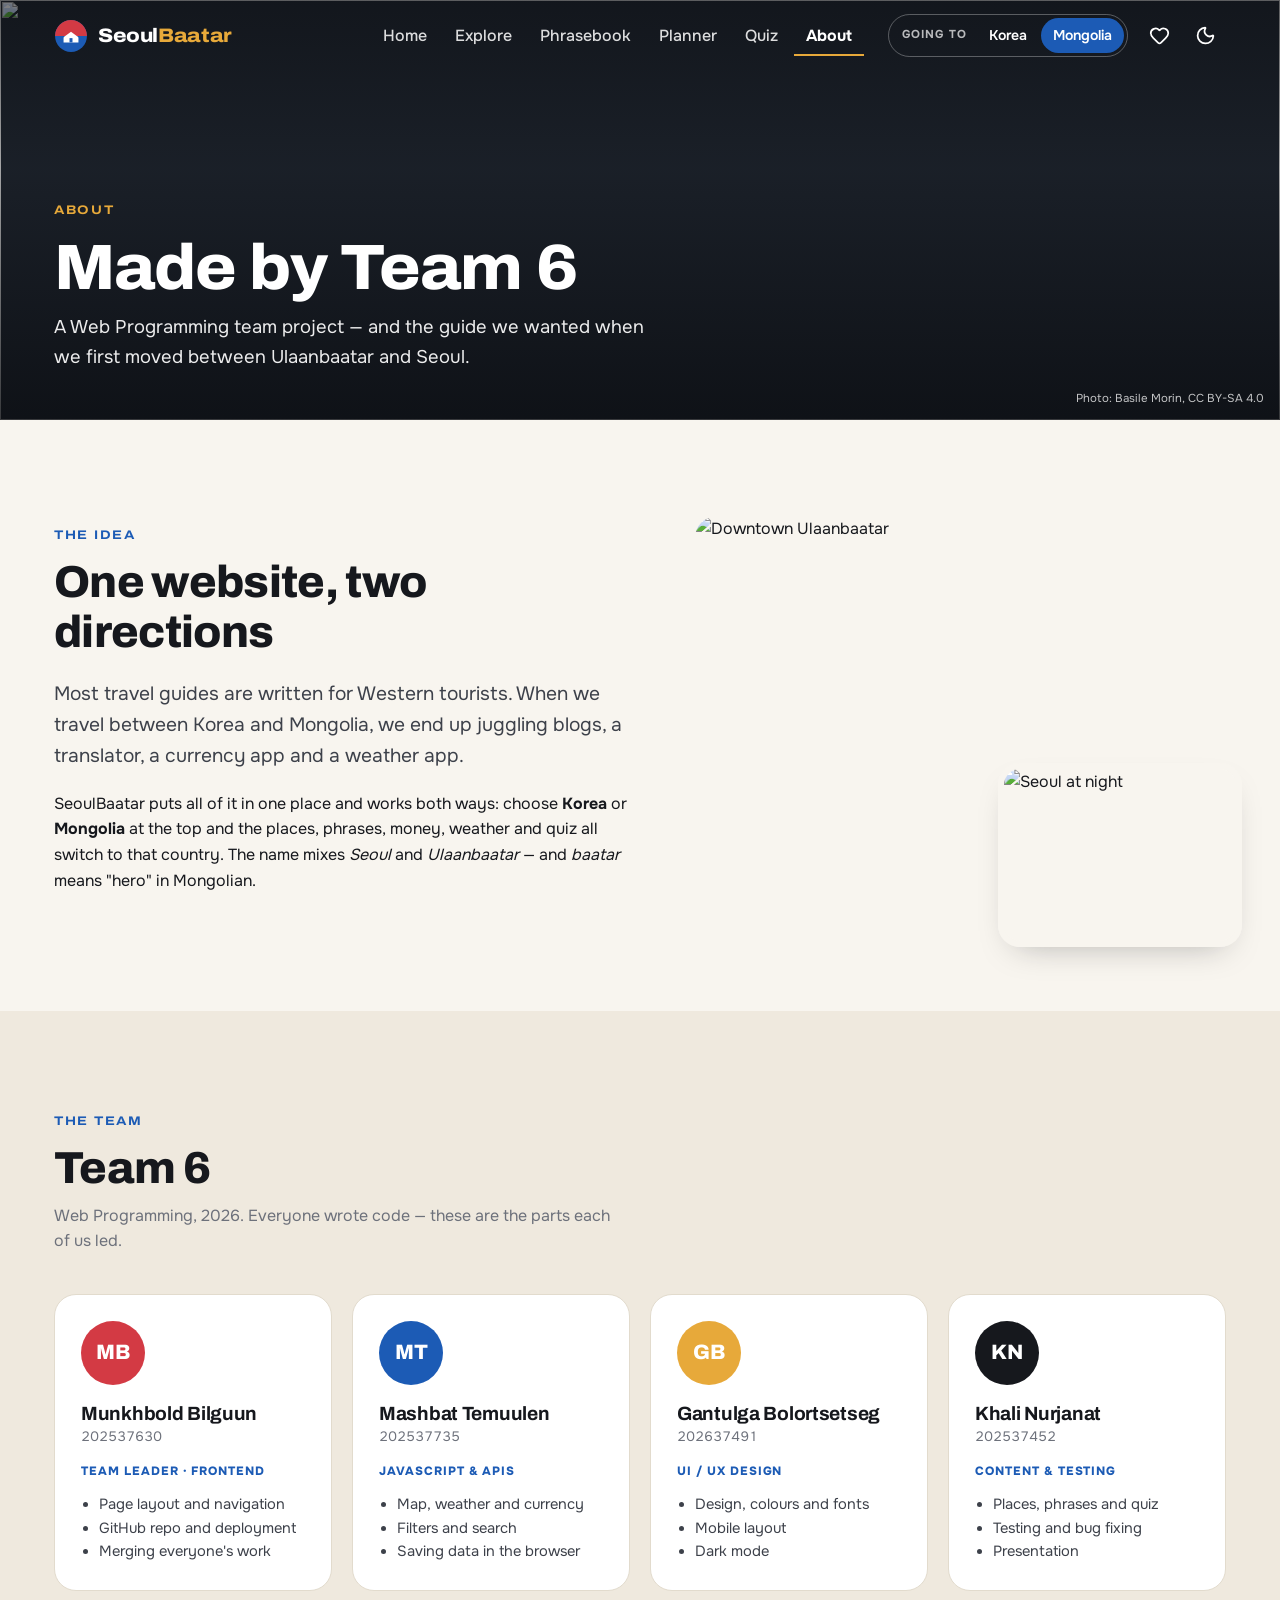
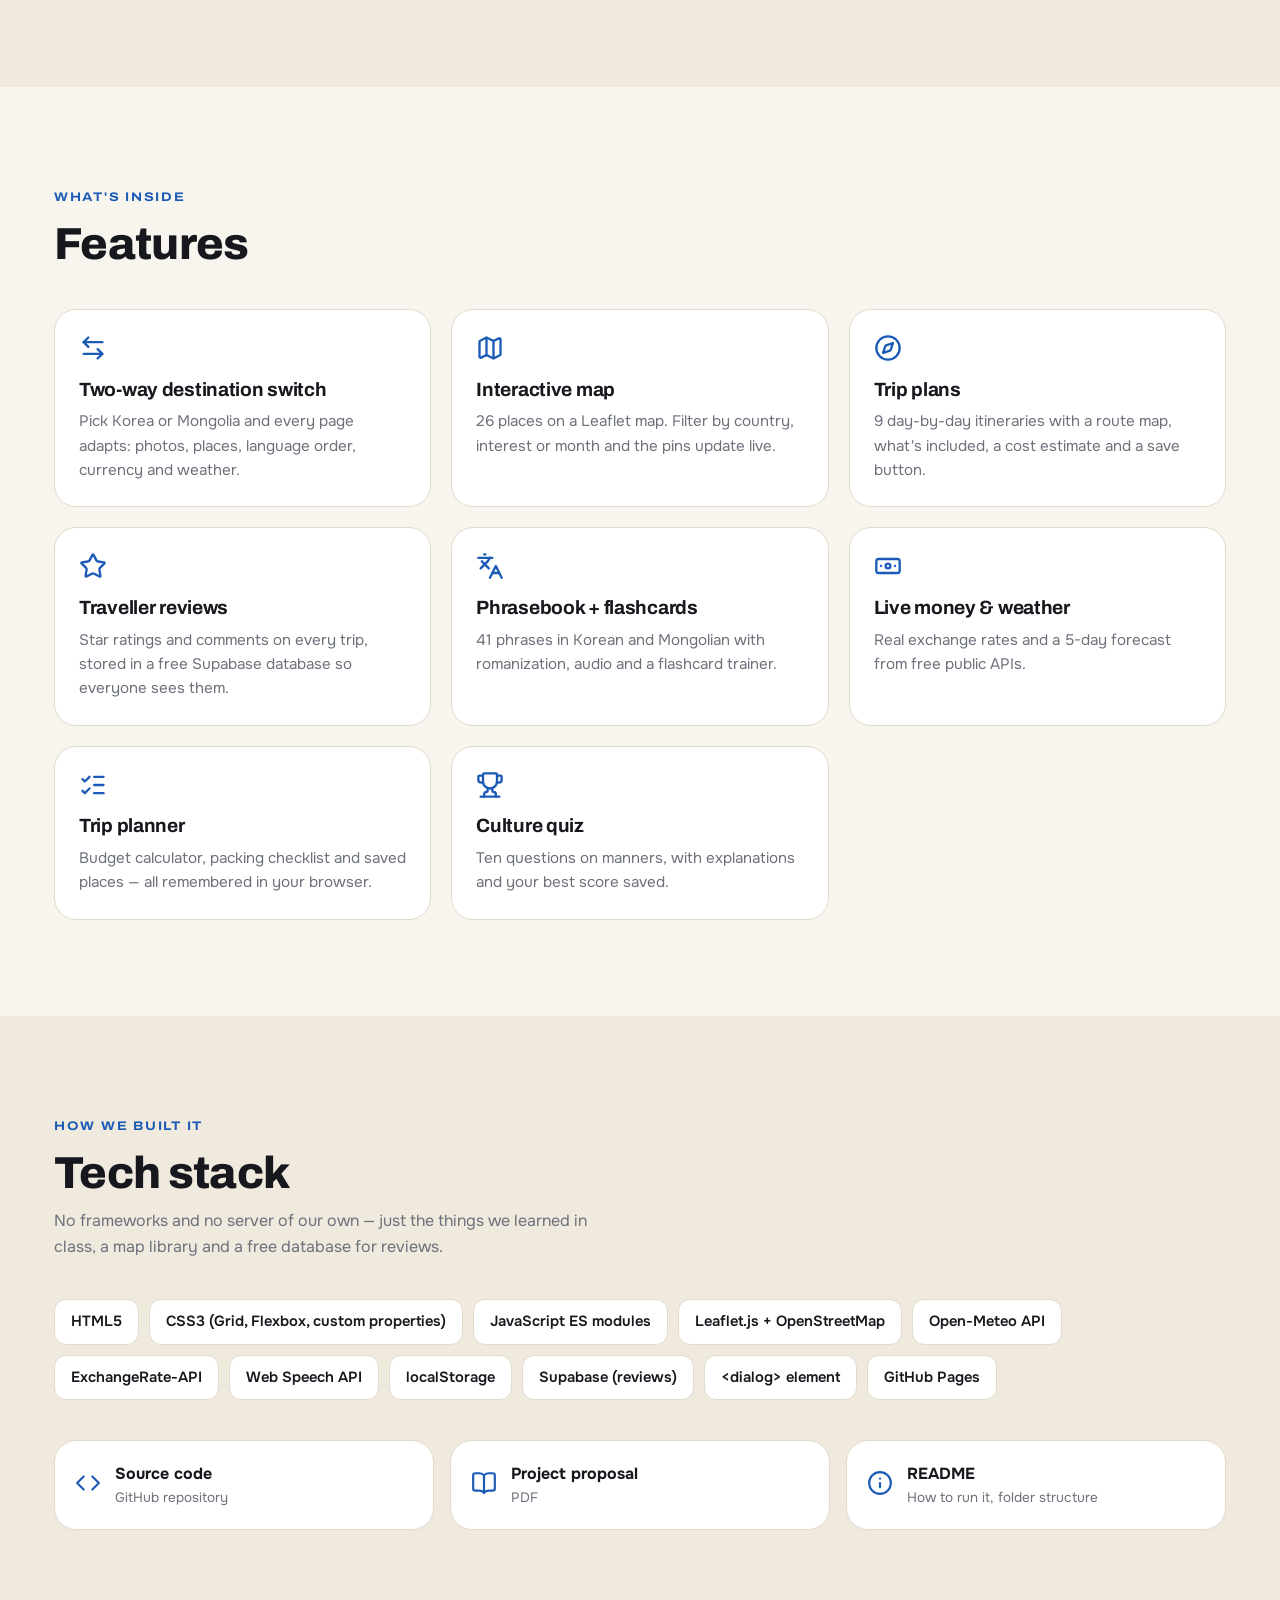
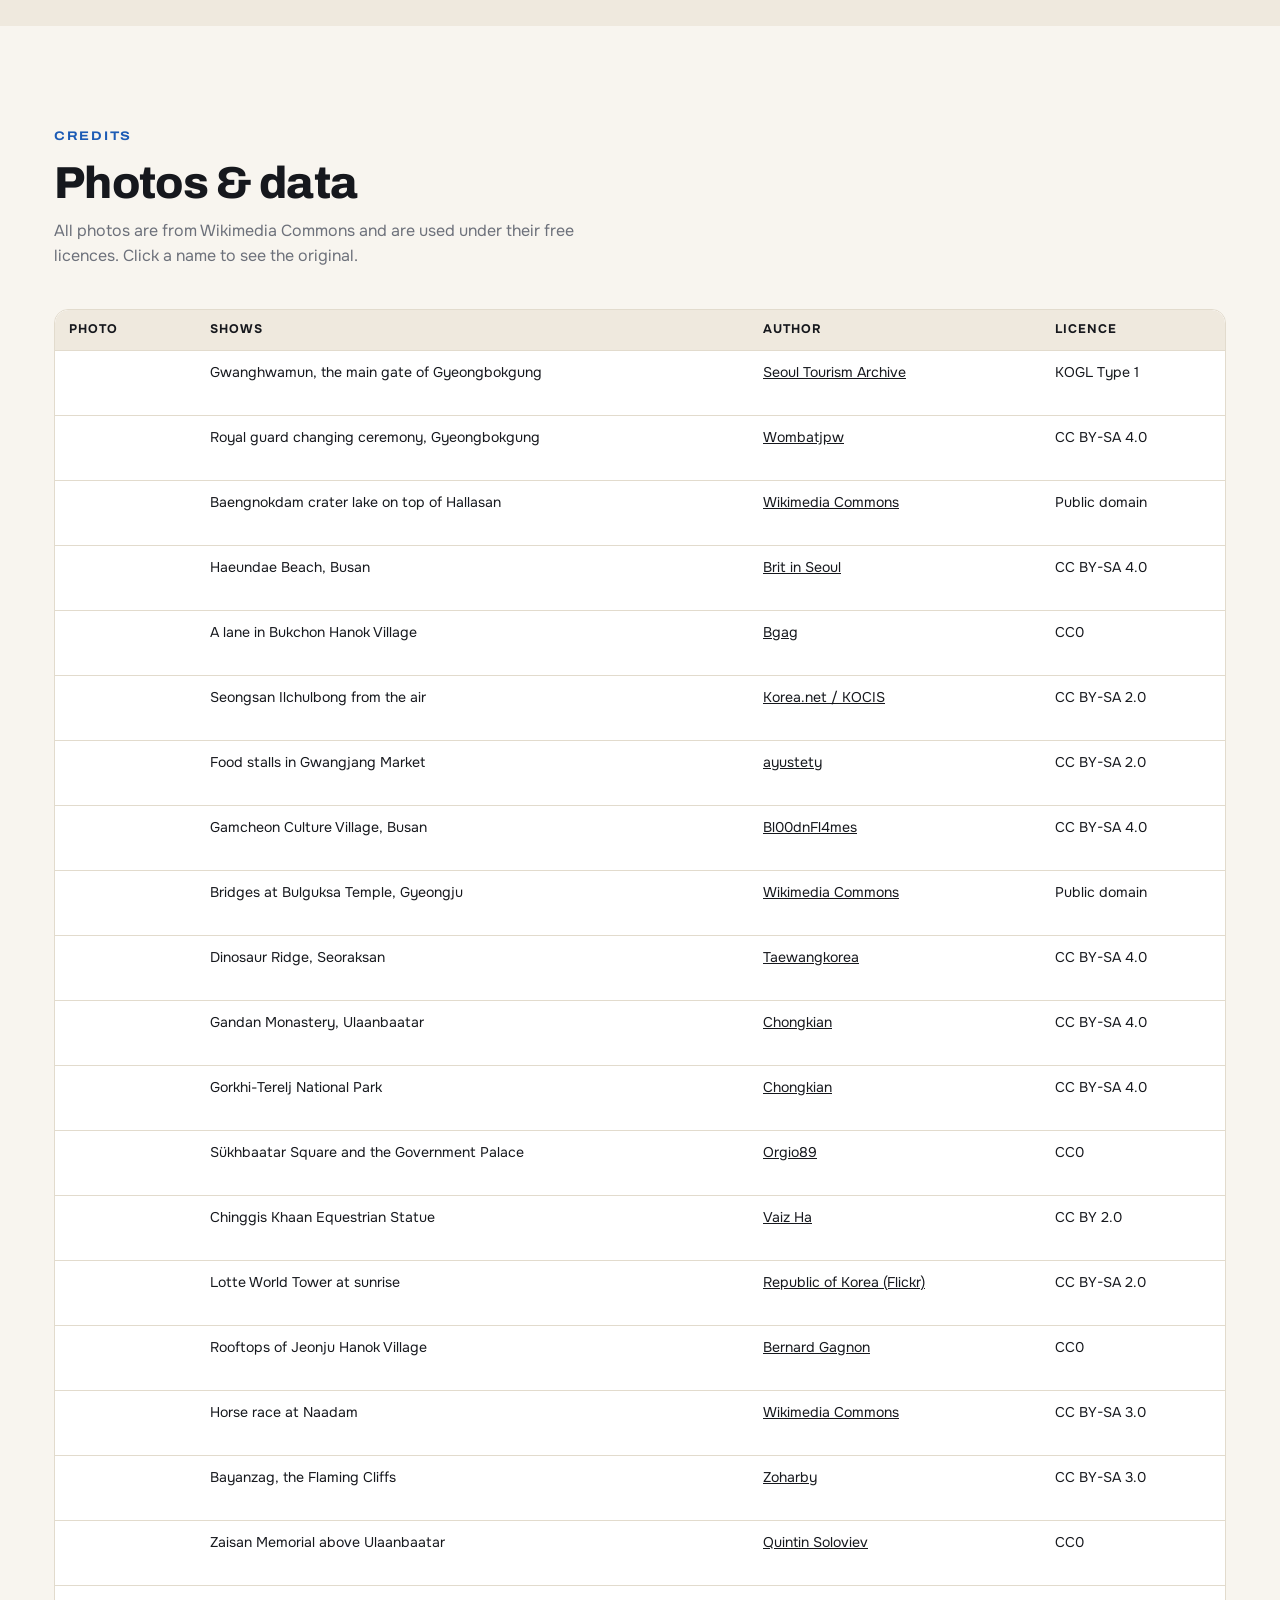
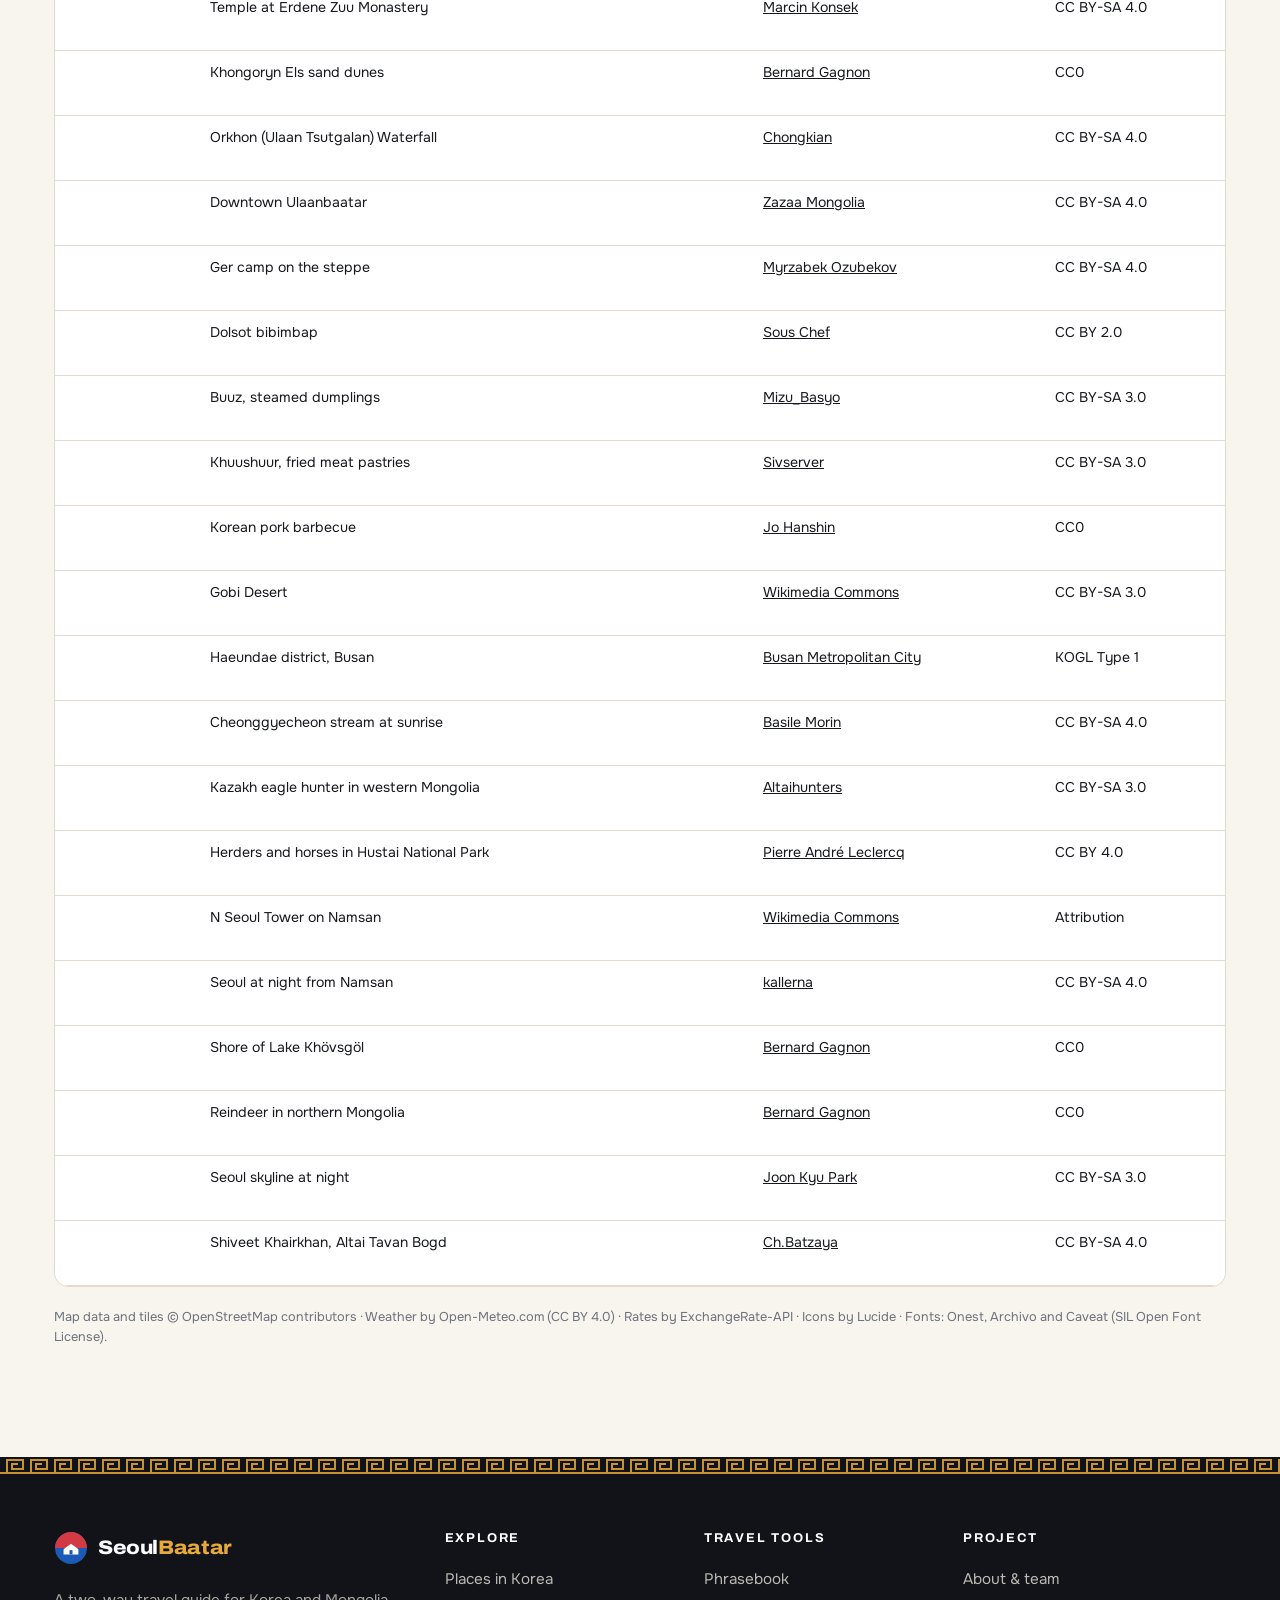
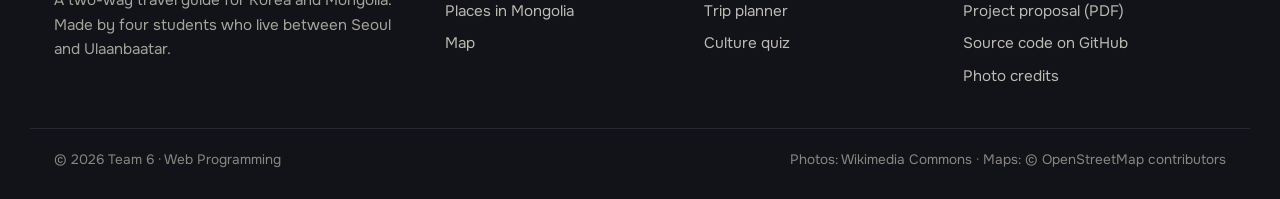
==== commit c6ee51a4: "Add trip reviews (Supabase or local)" ====
--- a/about.html
+++ b/about.html
@@ -111,6 +111,8 @@
         <div class="feature-grid">
           <div class="feature reveal"><span data-icon="arrow-left-right"></span><h3>Two-way destination switch</h3><p>Pick Korea or Mongolia and every page adapts: photos, places, language order, currency and weather.</p></div>
           <div class="feature reveal"><span data-icon="map"></span><h3>Interactive map</h3><p>26 places on a Leaflet map. Filter by country, interest or month and the pins update live.</p></div>
+          <div class="feature reveal"><span data-icon="compass"></span><h3>Trip plans</h3><p>9 day-by-day itineraries with a route map, what's included, a cost estimate and a save button.</p></div>
+          <div class="feature reveal"><span data-icon="star"></span><h3>Traveller reviews</h3><p>Star ratings and comments on every trip, stored in a free Supabase database so everyone sees them.</p></div>
           <div class="feature reveal"><span data-icon="languages"></span><h3>Phrasebook + flashcards</h3><p>41 phrases in Korean and Mongolian with romanization, audio and a flashcard trainer.</p></div>
           <div class="feature reveal"><span data-icon="banknote"></span><h3>Live money &amp; weather</h3><p>Real exchange rates and a 5-day forecast from free public APIs.</p></div>
           <div class="feature reveal"><span data-icon="list-checks"></span><h3>Trip planner</h3><p>Budget calculator, packing checklist and saved places — all remembered in your browser.</p></div>
@@ -125,13 +127,13 @@
           <div>
             <span class="kicker">How we built it</span>
             <h2>Tech stack</h2>
-            <p>No frameworks and no backend — just the things we learned in class, plus a map library.</p>
+            <p>No frameworks and no server of our own — just the things we learned in class, a map library and a free database for reviews.</p>
           </div>
         </div>
         <div class="stack-list reveal">
           <span>HTML5</span><span>CSS3 (Grid, Flexbox, custom properties)</span><span>JavaScript ES modules</span>
           <span>Leaflet.js + OpenStreetMap</span><span>Open-Meteo API</span><span>ExchangeRate-API</span>
-          <span>Web Speech API</span><span>localStorage</span><span>&lt;dialog&gt; element</span><span>GitHub Pages</span>
+          <span>Web Speech API</span><span>localStorage</span><span>Supabase (reviews)</span><span>&lt;dialog&gt; element</span><span>GitHub Pages</span>
         </div>
         <div class="files-grid" style="margin-top: 40px">
           <a class="file-link" id="repo-link" href="#" target="_blank" rel="noopener"><span data-icon="code"></span><div><strong>Source code</strong><span>GitHub repository</span></div></a>
--- a/css/main.css
+++ b/css/main.css
@@ -1738,6 +1738,7 @@
   align-items: center;
 }
 .flashcard {
+  display: block;
   perspective: 1200px;
   height: 260px;
   cursor: pointer;
@@ -1747,6 +1748,7 @@
   width: 100%;
 }
 .flashcard-inner {
+  display: block;
   position: relative;
   width: 100%;
   height: 100%;
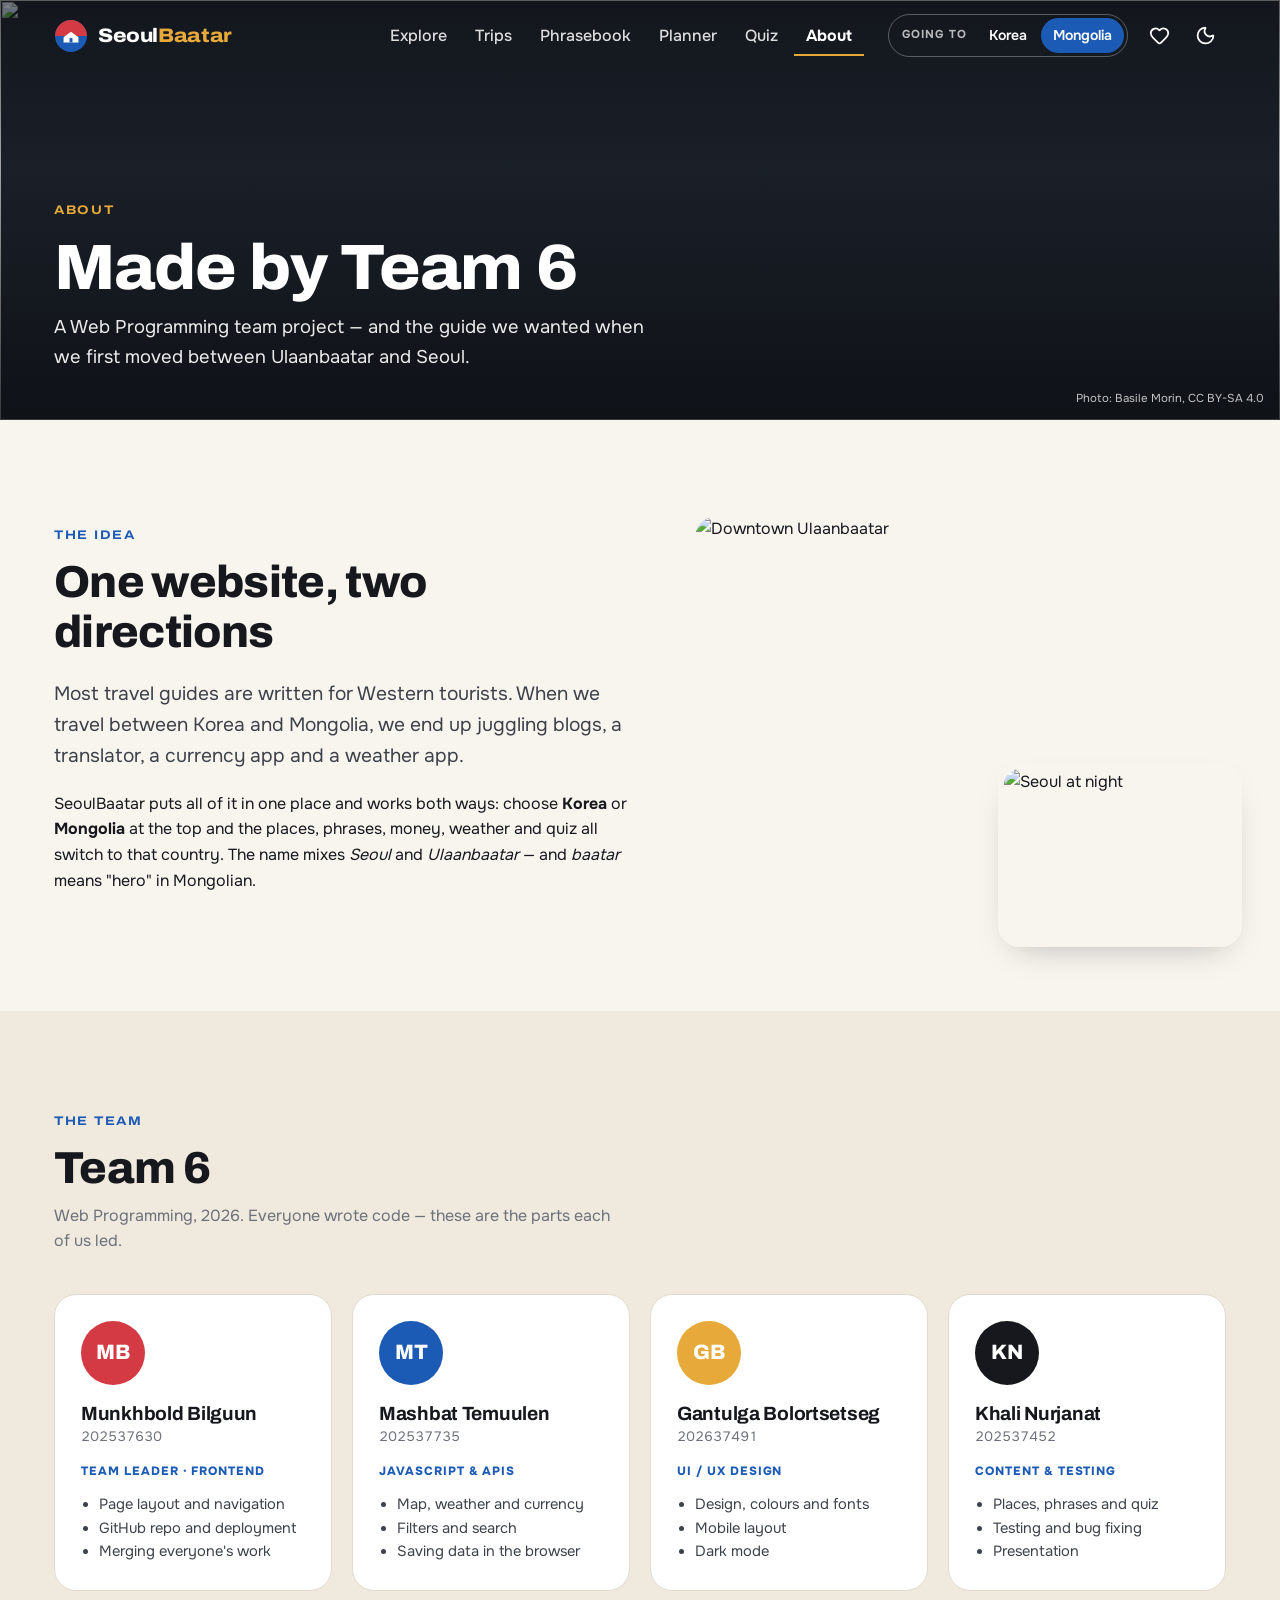
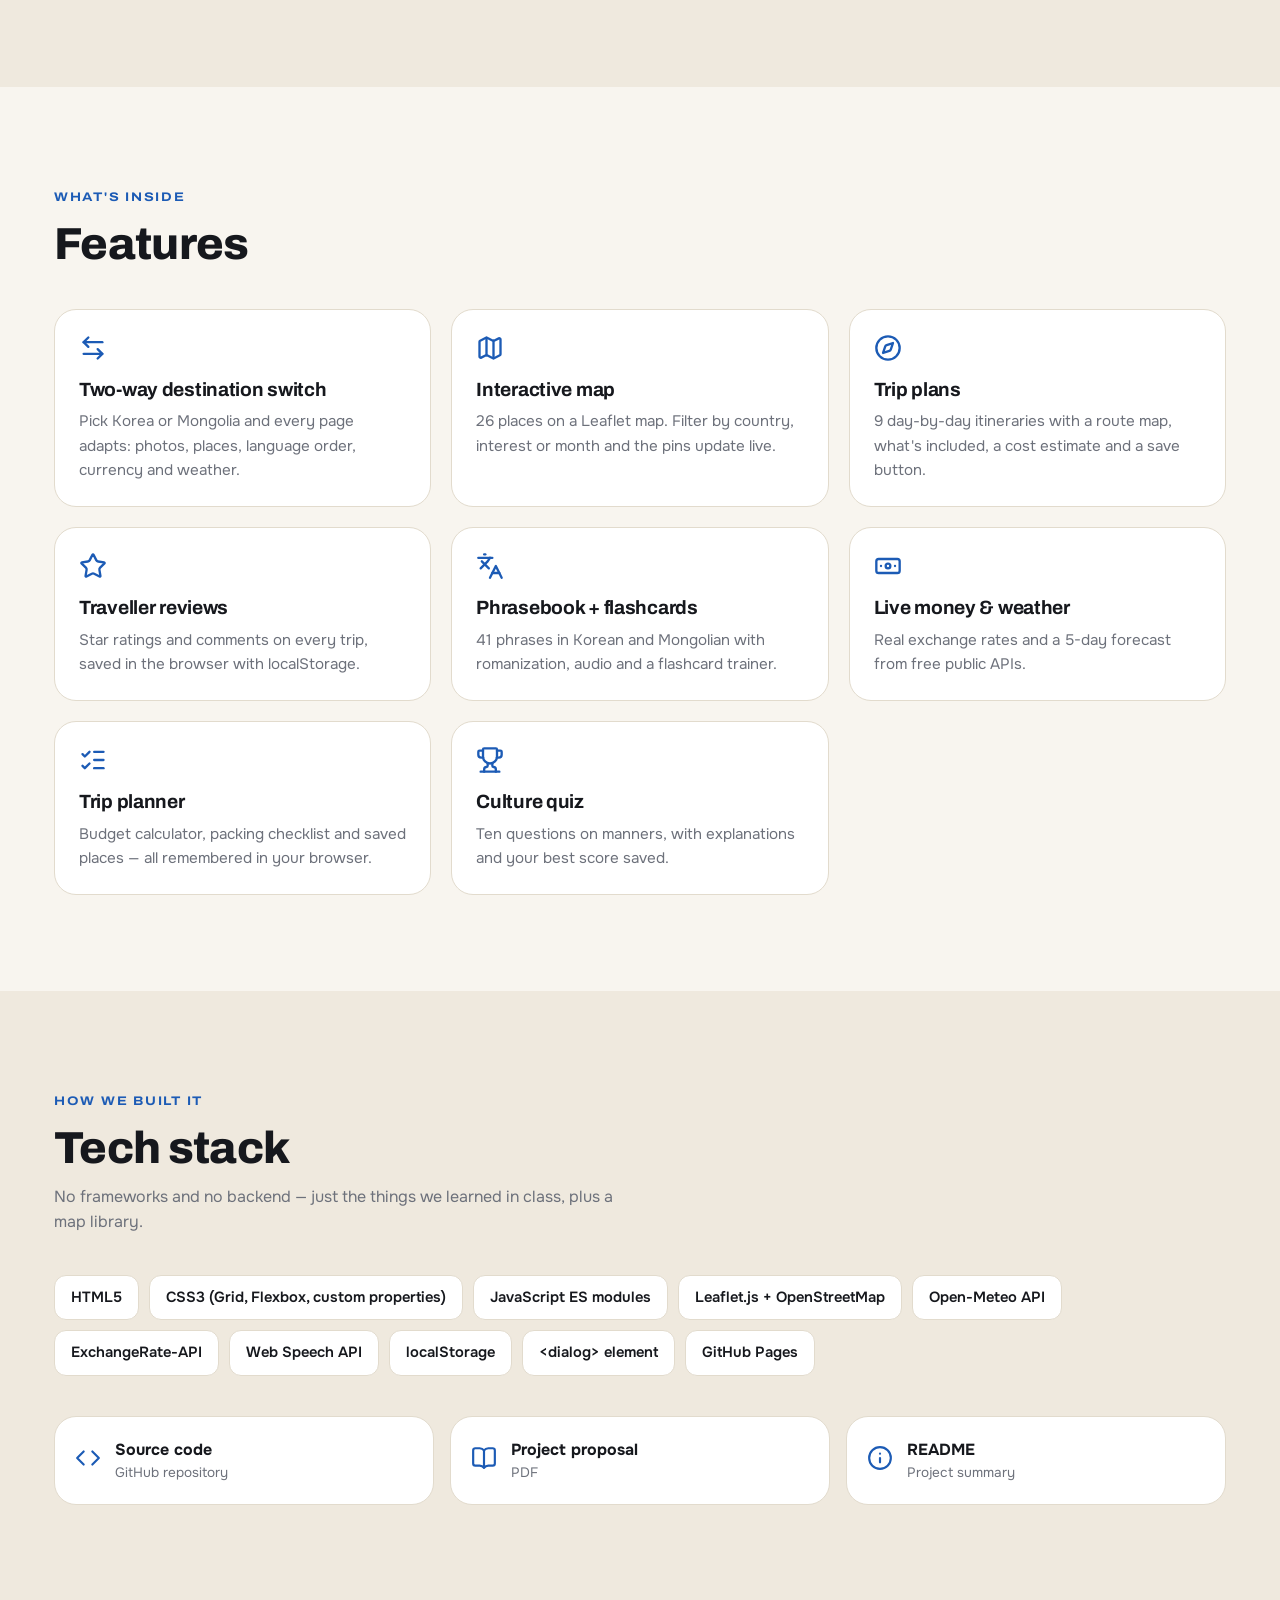
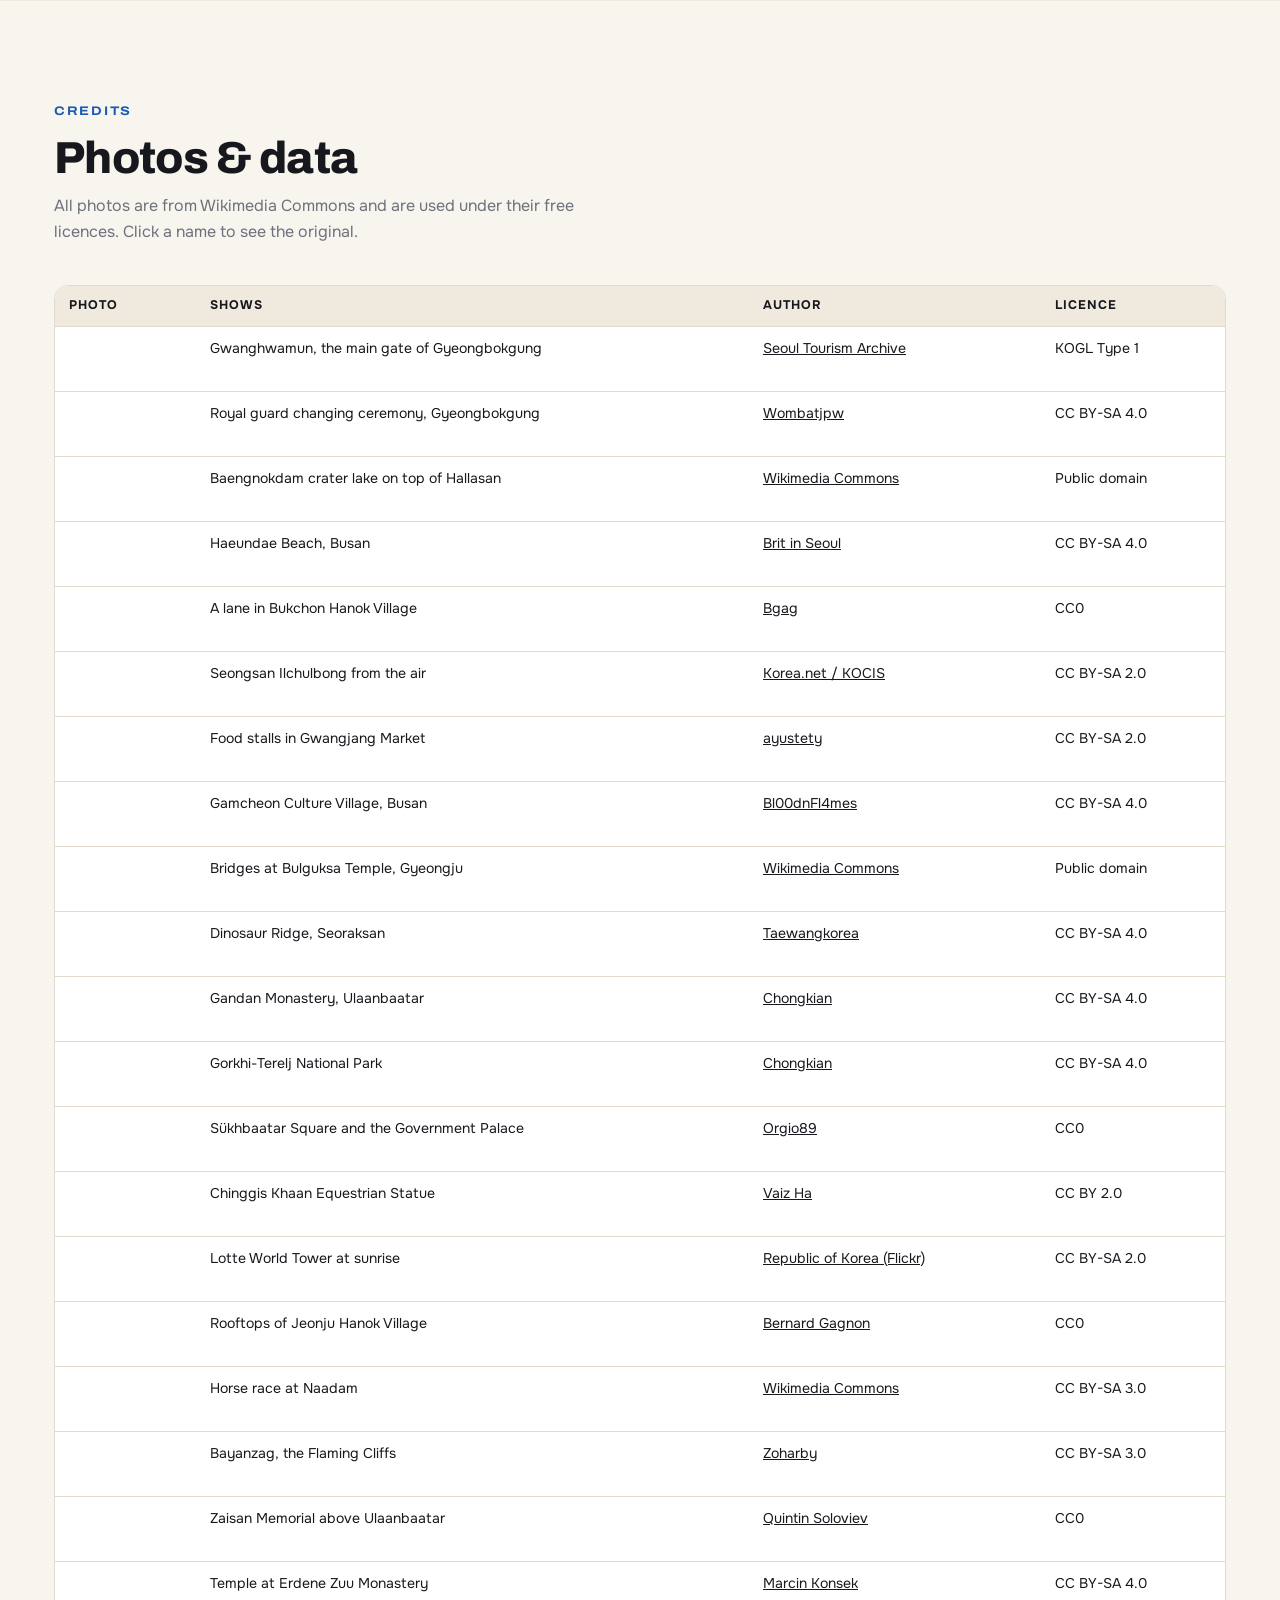
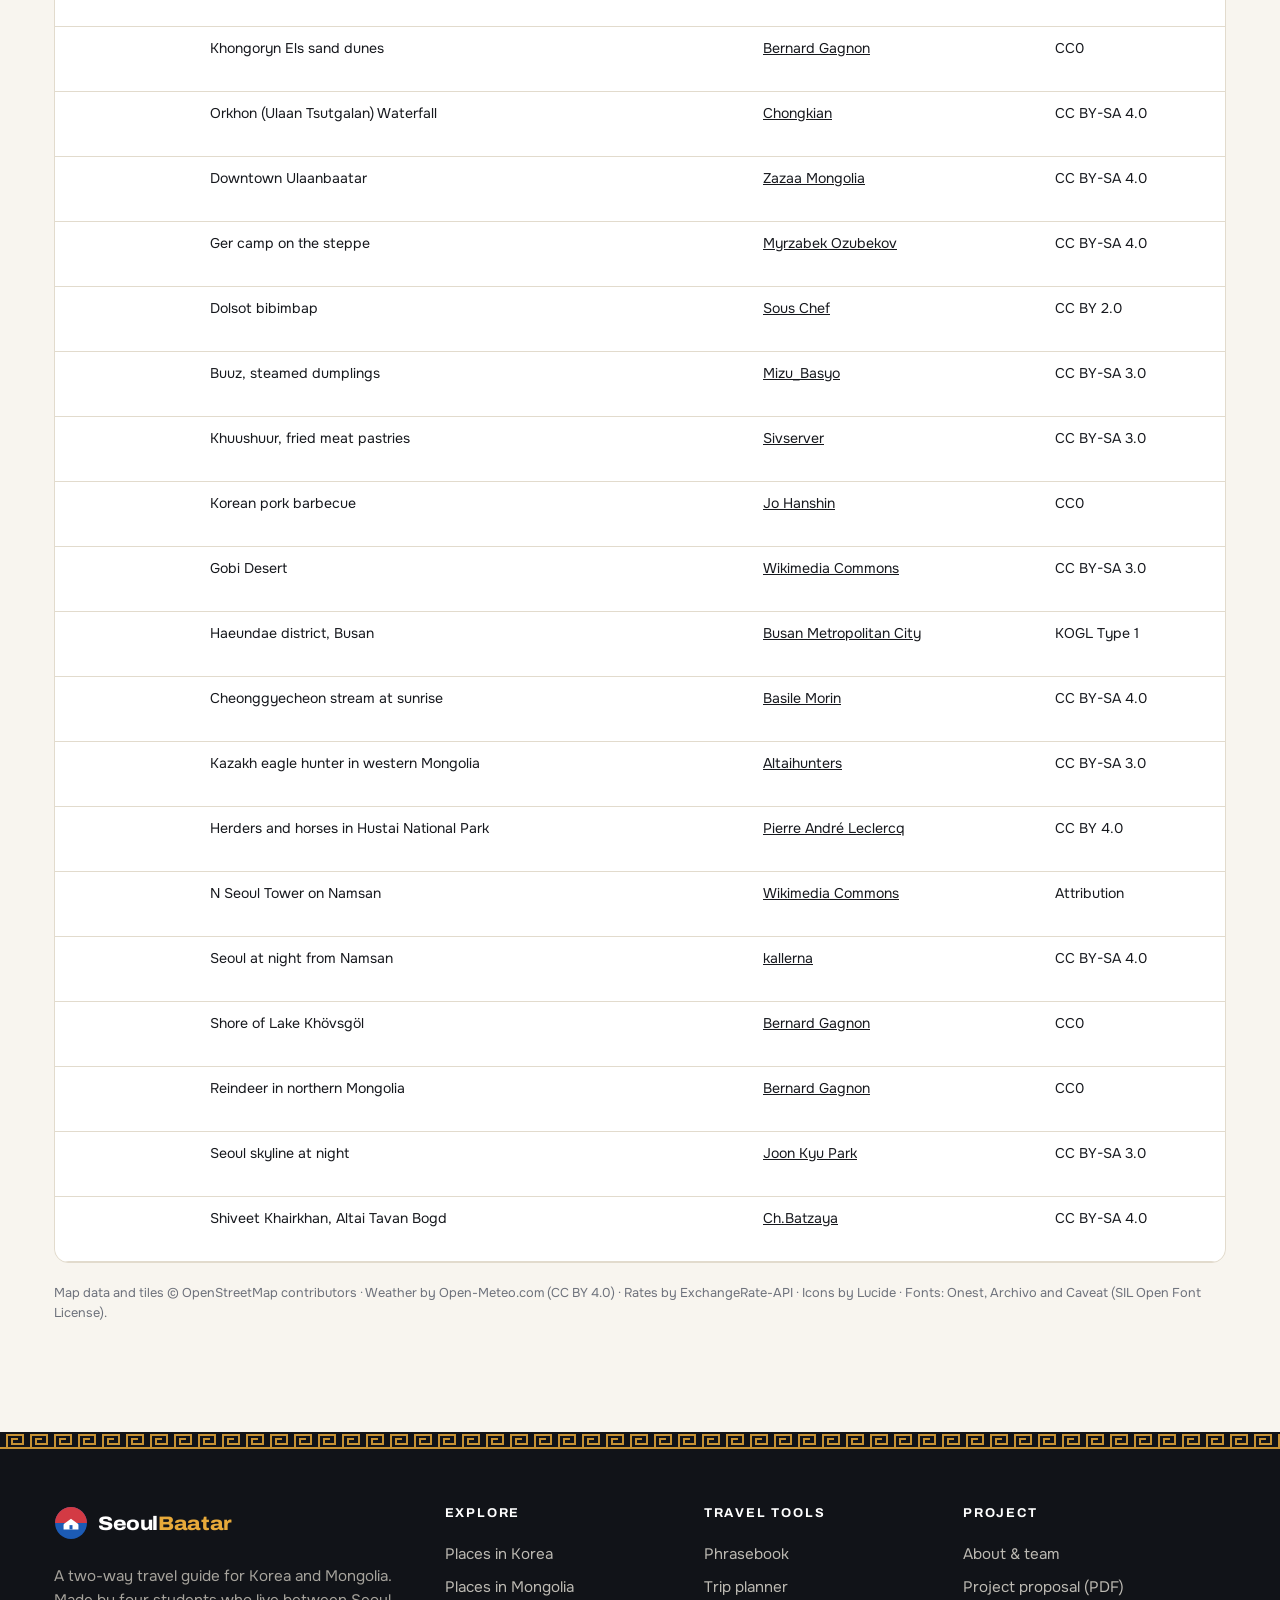
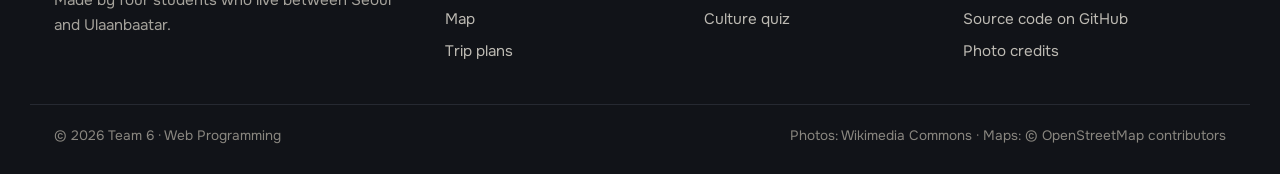
==== commit d362b6c7: "removed database stuff, simpler readme" ====
--- a/about.html
+++ b/about.html
@@ -112,7 +112,7 @@
           <div class="feature reveal"><span data-icon="arrow-left-right"></span><h3>Two-way destination switch</h3><p>Pick Korea or Mongolia and every page adapts: photos, places, language order, currency and weather.</p></div>
           <div class="feature reveal"><span data-icon="map"></span><h3>Interactive map</h3><p>26 places on a Leaflet map. Filter by country, interest or month and the pins update live.</p></div>
           <div class="feature reveal"><span data-icon="compass"></span><h3>Trip plans</h3><p>9 day-by-day itineraries with a route map, what's included, a cost estimate and a save button.</p></div>
-          <div class="feature reveal"><span data-icon="star"></span><h3>Traveller reviews</h3><p>Star ratings and comments on every trip, stored in a free Supabase database so everyone sees them.</p></div>
+          <div class="feature reveal"><span data-icon="star"></span><h3>Traveller reviews</h3><p>Star ratings and comments on every trip, saved in the browser with localStorage.</p></div>
           <div class="feature reveal"><span data-icon="languages"></span><h3>Phrasebook + flashcards</h3><p>41 phrases in Korean and Mongolian with romanization, audio and a flashcard trainer.</p></div>
           <div class="feature reveal"><span data-icon="banknote"></span><h3>Live money &amp; weather</h3><p>Real exchange rates and a 5-day forecast from free public APIs.</p></div>
           <div class="feature reveal"><span data-icon="list-checks"></span><h3>Trip planner</h3><p>Budget calculator, packing checklist and saved places — all remembered in your browser.</p></div>
@@ -127,18 +127,18 @@
           <div>
             <span class="kicker">How we built it</span>
             <h2>Tech stack</h2>
-            <p>No frameworks and no server of our own — just the things we learned in class, a map library and a free database for reviews.</p>
+            <p>No frameworks and no backend — just the things we learned in class, plus a map library.</p>
           </div>
         </div>
         <div class="stack-list reveal">
           <span>HTML5</span><span>CSS3 (Grid, Flexbox, custom properties)</span><span>JavaScript ES modules</span>
           <span>Leaflet.js + OpenStreetMap</span><span>Open-Meteo API</span><span>ExchangeRate-API</span>
-          <span>Web Speech API</span><span>localStorage</span><span>Supabase (reviews)</span><span>&lt;dialog&gt; element</span><span>GitHub Pages</span>
+          <span>Web Speech API</span><span>localStorage</span><span>&lt;dialog&gt; element</span><span>GitHub Pages</span>
         </div>
         <div class="files-grid" style="margin-top: 40px">
           <a class="file-link" id="repo-link" href="#" target="_blank" rel="noopener"><span data-icon="code"></span><div><strong>Source code</strong><span>GitHub repository</span></div></a>
           <a class="file-link" href="docs/proposal.pdf" target="_blank" rel="noopener"><span data-icon="book-open"></span><div><strong>Project proposal</strong><span>PDF</span></div></a>
-          <a class="file-link" id="readme-link" href="#" target="_blank" rel="noopener"><span data-icon="info"></span><div><strong>README</strong><span>How to run it, folder structure</span></div></a>
+          <a class="file-link" id="readme-link" href="#" target="_blank" rel="noopener"><span data-icon="info"></span><div><strong>README</strong><span>Project summary</span></div></a>
         </div>
       </div>
     </section>
--- a/css/main.css
+++ b/css/main.css
@@ -2401,6 +2401,645 @@
   border-radius: var(--radius);
 }
 
+
+/* ---------- 11. Trips ---------- */
+.trip-grid {
+  display: grid;
+  grid-template-columns: repeat(auto-fill, minmax(300px, 1fr));
+  gap: 24px;
+}
+.trip-card {
+  position: relative;
+  display: flex;
+  flex-direction: column;
+  background: var(--card);
+  border: 1px solid var(--line);
+  border-radius: var(--radius-lg);
+  overflow: hidden;
+  transition: transform 0.3s var(--ease), box-shadow 0.3s var(--ease);
+}
+.trip-card:hover {
+  transform: translateY(-4px);
+  box-shadow: var(--shadow);
+}
+.trip-card .media {
+  position: relative;
+  aspect-ratio: 16 / 10;
+  overflow: hidden;
+}
+.trip-card .media img {
+  width: 100%;
+  height: 100%;
+  object-fit: cover;
+  transition: transform 0.6s var(--ease);
+}
+.trip-card:hover .media img {
+  transform: scale(1.05);
+}
+.trip-card .media .tag {
+  position: absolute;
+  top: 12px;
+  left: 12px;
+}
+.trip-card .media .tag.pace {
+  left: auto;
+  right: 12px;
+}
+.trip-card .body {
+  padding: 18px 20px 20px;
+  display: flex;
+  flex-direction: column;
+  flex: 1;
+}
+.trip-card .meta {
+  font-size: 0.82rem;
+  color: var(--muted);
+  display: flex;
+  align-items: center;
+  gap: 6px;
+}
+.trip-card h3 {
+  font-size: 1.3rem;
+  margin: 8px 0 10px;
+}
+.trip-card h3 a {
+  text-decoration: none;
+}
+.trip-card h3 a::after {
+  content: "";
+  position: absolute;
+  inset: 0;
+}
+.trip-highlights {
+  list-style: none;
+  padding: 0;
+  margin: 0 0 16px;
+  display: grid;
+  gap: 4px;
+  font-size: 0.92rem;
+  color: var(--ink-2);
+}
+.trip-highlights li::before {
+  content: "";
+  display: inline-block;
+  width: 6px;
+  height: 6px;
+  border-radius: 50%;
+  background: var(--accent);
+  margin-right: 10px;
+  vertical-align: 2px;
+}
+.trip-foot {
+  margin-top: auto;
+  padding-top: 14px;
+  border-top: 1px solid var(--line);
+  display: flex;
+  justify-content: space-between;
+  align-items: flex-end;
+  gap: 10px;
+}
+.trip-foot .price small {
+  display: block;
+  font-size: 0.72rem;
+  color: var(--muted);
+}
+.trip-foot .price strong {
+  font-family: var(--font-head);
+  font-size: 1.15rem;
+  font-weight: 800;
+}
+.rating {
+  font-size: 0.85rem;
+  font-weight: 600;
+  white-space: nowrap;
+}
+.rating.none {
+  color: var(--muted);
+  font-weight: 500;
+}
+.rating .count {
+  color: var(--muted);
+  font-weight: 500;
+}
+.stars {
+  color: var(--gold);
+  letter-spacing: 1px;
+}
+.stars .off {
+  color: var(--line);
+}
+
+/* trip page */
+.trip-hero {
+  min-height: 560px;
+}
+.trip-facts {
+  display: flex;
+  flex-wrap: wrap;
+  gap: 10px;
+  margin-top: 22px;
+}
+.trip-facts span {
+  display: inline-flex;
+  align-items: center;
+  gap: 8px;
+  padding: 8px 14px;
+  border-radius: 999px;
+  background: rgba(255, 255, 255, 0.14);
+  backdrop-filter: blur(6px);
+  font-size: 0.92rem;
+  font-weight: 600;
+}
+.trip-tabs {
+  position: sticky;
+  top: var(--header-h);
+  z-index: 50;
+  background: var(--card);
+  border-bottom: 1px solid var(--line);
+}
+.trip-tabs .container {
+  display: flex;
+  gap: 4px;
+  overflow-x: auto;
+  scrollbar-width: none;
+}
+.trip-tabs a {
+  padding: 16px 14px;
+  text-decoration: none;
+  font-weight: 600;
+  color: var(--muted);
+  white-space: nowrap;
+  border-bottom: 3px solid transparent;
+}
+.trip-tabs a:hover {
+  color: var(--ink);
+}
+.trip-tabs a.active {
+  color: var(--accent);
+  border-bottom-color: var(--accent);
+}
+.trip-layout {
+  display: grid;
+  grid-template-columns: minmax(0, 1fr) 320px;
+  gap: 40px;
+  padding-top: 40px;
+  padding-bottom: 80px;
+  align-items: start;
+}
+.trip-section {
+  padding: 8px 0 40px;
+  border-bottom: 1px solid var(--line);
+  margin-bottom: 36px;
+  scroll-margin-top: calc(var(--header-h) + 70px);
+}
+.trip-section:last-child {
+  border-bottom: 0;
+}
+.trip-section h2 {
+  font-size: 1.8rem;
+}
+.trip-section h3 {
+  font-size: 1.05rem;
+  margin: 18px 0 10px;
+}
+.section-row {
+  display: flex;
+  justify-content: space-between;
+  align-items: center;
+  gap: 16px;
+  margin-bottom: 8px;
+}
+.section-row h2 {
+  margin: 0;
+}
+.overview-grid {
+  display: grid;
+  grid-template-columns: 1fr 1fr;
+  gap: 28px;
+  align-items: start;
+}
+.overview-grid .lead {
+  font-size: 1.08rem;
+  color: var(--ink-2);
+}
+.route-map-wrap {
+  border-radius: var(--radius-lg);
+  overflow: hidden;
+  border: 1px solid var(--line);
+  background: var(--paper-2);
+}
+#route-map {
+  height: 340px;
+}
+.route-pin {
+  width: 28px;
+  height: 28px;
+  border-radius: 50%;
+  background: var(--accent);
+  color: #fff;
+  border: 3px solid #fff;
+  display: grid;
+  place-items: center;
+  font-size: 0.78rem;
+  font-weight: 800;
+  box-shadow: 0 3px 8px rgba(0, 0, 0, 0.3);
+}
+.check-list,
+.x-list,
+.info-list {
+  list-style: none;
+  padding: 0;
+  margin: 0;
+  display: grid;
+  gap: 10px;
+}
+.check-list li,
+.x-list li,
+.info-list li {
+  display: flex;
+  gap: 10px;
+  align-items: flex-start;
+}
+.check-list .icon {
+  color: var(--green);
+  margin-top: 4px;
+}
+.x-list .icon {
+  color: var(--red);
+  margin-top: 4px;
+}
+.info-list {
+  margin-bottom: 24px;
+}
+.info-list .icon {
+  color: var(--accent);
+  margin-top: 4px;
+}
+.included-grid {
+  display: grid;
+  grid-template-columns: 1fr 1fr;
+  gap: 28px;
+}
+
+.days {
+  list-style: none;
+  padding: 0;
+  margin: 18px 0 0;
+  position: relative;
+}
+.days::before {
+  content: "";
+  position: absolute;
+  left: 27px;
+  top: 20px;
+  bottom: 20px;
+  border-left: 2px dashed var(--line);
+}
+.day {
+  position: relative;
+  margin-bottom: 12px;
+}
+.day-head {
+  width: 100%;
+  display: flex;
+  align-items: center;
+  gap: 16px;
+  padding: 10px 14px 10px 0;
+  border: 0;
+  background: none;
+  text-align: left;
+}
+.day-num {
+  position: relative;
+  z-index: 1;
+  flex-shrink: 0;
+  width: 56px;
+  height: 56px;
+  border-radius: 50%;
+  background: var(--card);
+  border: 2px solid var(--accent);
+  color: var(--accent);
+  display: grid;
+  place-items: center;
+  font-size: 0.78rem;
+  font-weight: 800;
+  text-align: center;
+  line-height: 1.1;
+}
+.day.open .day-num {
+  background: var(--accent);
+  color: #fff;
+}
+.day-title {
+  font-family: var(--font-head);
+  font-weight: 700;
+  font-size: 1.12rem;
+  flex: 1;
+}
+.day-chevron {
+  color: var(--muted);
+  transition: transform 0.25s;
+}
+.day.open .day-chevron {
+  transform: rotate(90deg);
+}
+.day-body {
+  display: none;
+  grid-template-columns: 180px 1fr;
+  gap: 18px;
+  margin: 4px 0 10px 72px;
+  padding: 16px;
+  background: var(--card);
+  border: 1px solid var(--line);
+  border-radius: var(--radius);
+}
+.day.open .day-body {
+  display: grid;
+}
+.day-body img {
+  width: 180px;
+  height: 130px;
+  object-fit: cover;
+  border-radius: 10px;
+}
+.day-body:not(:has(img)) {
+  grid-template-columns: 1fr;
+}
+.day-body p {
+  margin: 0 0 10px;
+}
+.day-body .chips {
+  margin-bottom: 10px;
+}
+.day-body .chip {
+  display: inline-flex;
+  align-items: center;
+  gap: 6px;
+  text-decoration: none;
+  font-size: 0.82rem;
+}
+.day-body .stay {
+  font-size: 0.9rem;
+  color: var(--ink-2);
+  margin: 0;
+  display: flex;
+  gap: 6px;
+  align-items: center;
+}
+
+.cost-table {
+  border: 1px solid var(--line);
+  border-radius: var(--radius);
+  background: var(--card);
+  overflow: hidden;
+  margin: 14px 0 12px;
+}
+.cost-row {
+  display: flex;
+  justify-content: space-between;
+  align-items: center;
+  gap: 16px;
+  padding: 16px 20px;
+  border-top: 1px solid var(--line);
+}
+.cost-row:first-child {
+  border-top: 0;
+}
+.cost-row strong {
+  display: block;
+}
+.cost-row span {
+  font-size: 0.85rem;
+  color: var(--muted);
+}
+.cost-row.extra {
+  background: var(--paper-2);
+}
+.cost-total {
+  font-family: var(--font-head);
+  font-weight: 800;
+  font-size: 1.2rem;
+  text-align: right;
+  white-space: nowrap;
+}
+.cost-total .usd {
+  display: block;
+  font-family: var(--font-body);
+  font-weight: 500;
+}
+
+.trip-side {
+  position: sticky;
+  top: calc(var(--header-h) + 76px);
+}
+.price-card {
+  background: var(--accent-soft);
+  border-radius: var(--radius-lg);
+  padding: 24px;
+  display: flex;
+  flex-direction: column;
+  gap: 10px;
+}
+.price-card small {
+  color: var(--muted);
+  font-weight: 600;
+}
+.price-big {
+  font-family: var(--font-head);
+  font-size: 1.7rem;
+  font-weight: 800;
+  line-height: 1.1;
+}
+.price-card .usd {
+  font-weight: 600;
+  color: var(--ink-2);
+}
+.price-note {
+  font-size: 0.85rem;
+  color: var(--muted);
+  margin-bottom: 6px;
+}
+.price-card .btn {
+  width: 100%;
+}
+.price-card .btn-outline {
+  background: var(--card);
+}
+#save-trip[aria-pressed="true"] .icon {
+  fill: currentColor;
+}
+.side-facts {
+  list-style: none;
+  padding: 12px 0 0;
+  margin: 6px 0 0;
+  border-top: 1px solid color-mix(in srgb, var(--accent) 25%, transparent);
+  display: grid;
+  gap: 8px;
+  font-size: 0.9rem;
+}
+.side-facts .icon {
+  color: var(--accent);
+  margin-right: 6px;
+}
+.in-trips {
+  margin: 0 0 20px;
+}
+.in-trips .chips {
+  margin-top: 8px;
+}
+.in-trips .chip {
+  text-decoration: none;
+  display: inline-flex;
+  align-items: center;
+  gap: 6px;
+  font-size: 0.85rem;
+}
+
+/* reviews */
+.reviews-top {
+  display: grid;
+  grid-template-columns: 240px 1fr;
+  gap: 28px;
+  margin: 18px 0 28px;
+  align-items: start;
+}
+.rating-box {
+  background: var(--card);
+  border: 1px solid var(--line);
+  border-radius: var(--radius-lg);
+  padding: 22px;
+  text-align: center;
+}
+.rating-box .avg {
+  font-family: var(--font-head);
+  font-size: 3rem;
+  font-weight: 800;
+  line-height: 1;
+}
+.rating-box .stars {
+  font-size: 1.3rem;
+}
+.rating-box p {
+  color: var(--muted);
+  font-size: 0.9rem;
+  margin: 4px 0 14px;
+}
+.rating-bar {
+  display: grid;
+  grid-template-columns: 34px 1fr 22px;
+  gap: 8px;
+  align-items: center;
+  font-size: 0.8rem;
+  margin-top: 6px;
+  text-align: left;
+}
+.rating-bar .track {
+  height: 8px;
+  border-radius: 4px;
+  background: var(--paper-2);
+  overflow: hidden;
+}
+.rating-bar .fill {
+  display: block;
+  height: 100%;
+  background: var(--gold);
+}
+.review-form {
+  background: var(--card);
+  border: 1px solid var(--line);
+  border-radius: var(--radius-lg);
+  padding: 22px;
+  display: grid;
+  gap: 14px;
+}
+.review-form h3 {
+  margin: 0;
+}
+.review-form textarea {
+  resize: vertical;
+}
+.review-form .btn {
+  justify-self: start;
+}
+.review-form .status-line {
+  margin: 0;
+}
+.form-error {
+  margin: 0;
+  color: var(--red);
+  font-weight: 600;
+  font-size: 0.9rem;
+}
+.star-input {
+  display: inline-flex;
+  flex-direction: row-reverse;
+  justify-content: flex-end;
+  gap: 2px;
+}
+.star-input input {
+  position: absolute;
+  opacity: 0;
+  width: 1px;
+  height: 1px;
+}
+.star-input label {
+  font-size: 2rem;
+  line-height: 1;
+  color: var(--line);
+  cursor: pointer;
+  transition: color 0.15s, transform 0.15s;
+}
+.star-input label:hover,
+.star-input label:hover ~ label,
+.star-input input:checked ~ label {
+  color: var(--gold);
+}
+.star-input label:hover {
+  transform: scale(1.15);
+}
+.star-input input:focus-visible + label {
+  outline: 3px solid var(--gold);
+  outline-offset: 2px;
+  border-radius: 4px;
+}
+.review-list {
+  display: grid;
+  gap: 14px;
+}
+.review {
+  background: var(--card);
+  border: 1px solid var(--line);
+  border-radius: var(--radius);
+  padding: 18px 20px;
+}
+.review-head {
+  display: flex;
+  align-items: center;
+  gap: 12px;
+  margin-bottom: 10px;
+}
+.review-head strong {
+  display: block;
+  line-height: 1.2;
+}
+.review-head span {
+  font-size: 0.8rem;
+  color: var(--muted);
+}
+.review-stars {
+  margin-left: auto;
+}
+.review p {
+  margin: 0;
+  white-space: pre-line;
+}
+.avatar.small {
+  width: 38px;
+  height: 38px;
+  font-size: 0.95rem;
+  background: var(--accent);
+}
+
 /* ---------- Responsive ---------- */
 @media (max-width: 1100px) {
   .tips-grid,
@@ -2496,6 +3135,13 @@
   .about-intro {
     grid-template-columns: 1fr;
   }
+  .trip-layout {
+    grid-template-columns: 1fr;
+  }
+  .trip-side {
+    position: static;
+    order: -1;
+  }
 }
 
 @media (max-width: 760px) {
@@ -2600,6 +3246,25 @@
   .phrase-grid {
     grid-template-columns: 1fr;
   }
+  .overview-grid,
+  .included-grid,
+  .reviews-top {
+    grid-template-columns: 1fr;
+  }
+  .day-body {
+    grid-template-columns: 1fr;
+    margin-left: 0;
+  }
+  .day-body img {
+    width: 100%;
+    height: 160px;
+  }
+  .days::before {
+    display: none;
+  }
+  .trip-hero {
+    min-height: 480px;
+  }
   .footer-grid {
     grid-template-columns: 1fr;
   }
